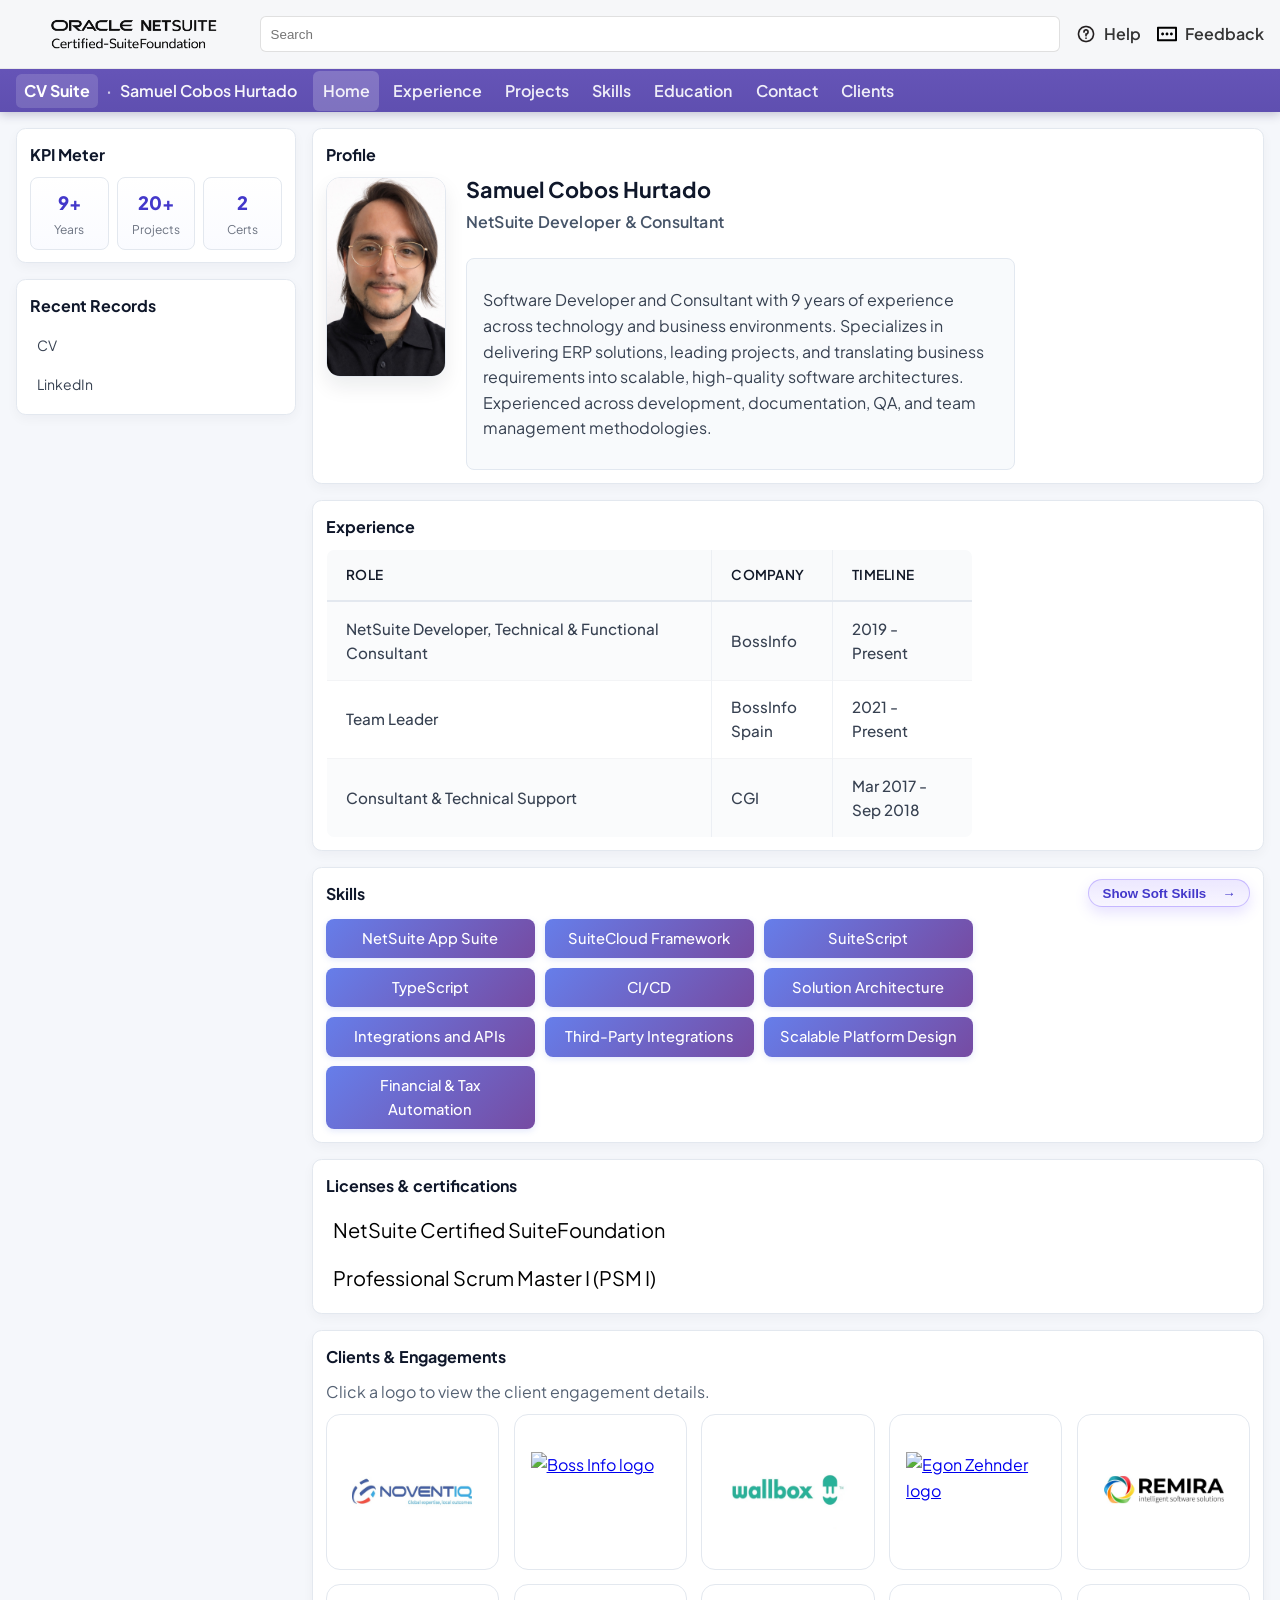
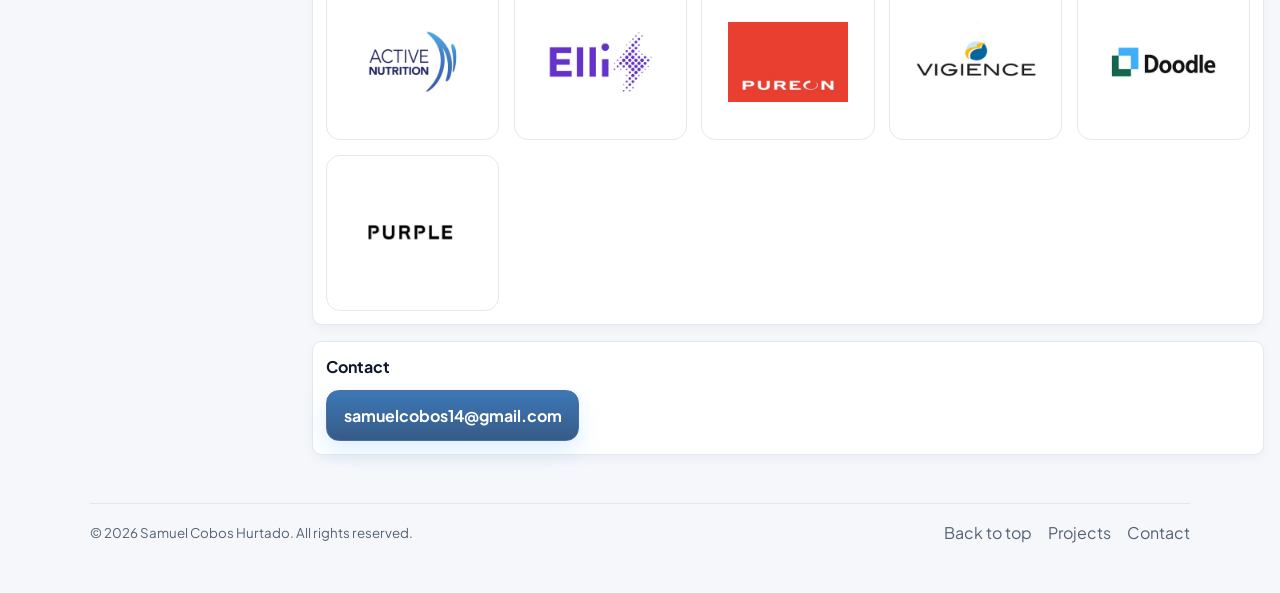
==== index.html @ 56446c4c "wip" ====
<!DOCTYPE html>
<html lang="en">

<head>
  <meta charset="utf-8" />
  <meta name="viewport" content="width=device-width, initial-scale=1" />
  <meta name="color-scheme" content="light dark" />
  <title>SCobos</title>
  <meta name="description"
    content="Personal CV website of Samuel Cobos Hurtado." />
  <link rel="stylesheet" href="./styles.css" />
  <link rel="preload" as="image" href="images/profile.jpg" />
</head>

<body class="ns-layout">
  <header class="ns-topbar" role="banner">
    <!-- New banner added -->
    <div class="ns-banner" role="img" aria-label="Top banner with logos, search and user">
      <div class="ns-banner-inner">
        <div class="banner-images" aria-hidden="false">
          <img class="banner-img" src="images/sf.png" alt="Brand logo 2" style="width:200px;height:auto;margin-left:20px;" />
        </div>

        <div class="banner-divider"></div>

        <div class="banner-search">
          <input type="search" placeholder="Search" aria-label="Top banner search" readonly aria-readonly="true"
            class="banner-search-input" />
        </div>

        <div class="banner-spacer"></div>

        <div class="banner-user" aria-label="User">
          <!-- simple inline icon; replace with SVG or icon font if preferred -->
          <img class="banner-icon" src="images/question.png" alt="Help" aria-hidden="true" style="width: 20px; height: 20px;" />
          <span class="banner-name">Help</span>
        </div>

        <div class="banner-user" aria-label="User">
          <!-- simple inline icon; replace with SVG or icon font if preferred -->
          <img class="banner-icon" src="images/threedots.svg" alt="Help" aria-hidden="true" style="width: 20px; height: 20px;" />
          <span class="banner-name">Feedback</span>
        </div>

        <div class="banner-user" aria-label="User">
          <!-- simple inline icon; replace with SVG or icon font if preferred -->
          <img class="banner-icon" src="images/people.png" alt="Help" aria-hidden="true" style="width: 30px; height: 30px;" />
          <span class="banner-name">
            <span class="banner-name-line">Samuel Cobos Hurtado</span>
            <span class="banner-role">Administrator</span>
          </span>
        </div>
      </div>
    </div>
    <div class="ns-topbar-inner">
      <div class="ns-brand">
        <span class="ns-logo">CV Suite</span>
        <span class="ns-divider">·</span>
        <span class="ns-user">Samuel Cobos Hurtado</span>
      </div>
      <nav class="ns-nav" aria-label="Primary">
        <a href="#home" class="ns-tab is-active">Home</a>
        <a href="#experience" class="ns-tab">Experience</a>
        <a href="#projects" class="ns-tab">Projects</a>
        <a href="#skills" class="ns-tab">Skills</a>
        <a href="#education" class="ns-tab">Education</a>
        <a href="#contact" class="ns-tab">Contact</a>
        <a href="./clients.html" class="ns-tab">Clients</a>
      </nav>
    </div>
  </header>

  <div class="ns-shell">
    <aside class="ns-sidebar" aria-label="Sidebar">
      <div class="portlet">
        <div class="portlet-title">KPI Meter</div>
        <div class="kpis">
          <div class="kpi"><span class="kpi-value">9+</span><span class="kpi-label">Years</span></div>
          <div class="kpi"><span class="kpi-value">20+</span><span class="kpi-label">Projects</span></div>
          <div class="kpi"><span class="kpi-value">2</span><span class="kpi-label">Certs</span></div>
        </div>
      </div>

      <div class="portlet">
        <div class="portlet-title">Recent Records</div>
        <ul class="ns-list">
          <li> <a href="files/cv.pdf" target="_blank" rel="noopener" class="badge">CV</a></li>
          <!-- <li> <a href="" target="_blank" rel="noopener" class="badge">GitHub</a></li> -->
          <li> <a href="https://www.linkedin.com/in/samuel-cobos-hurtado-8182a4145/" target="_blank" rel="noopener"
              class="badge">LinkedIn</a></li>
        </ul>
      </div>

      <!-- <div class="portlet">
        <div class="portlet-title">Settings</div>
        <ul class="ns-list">
          <li><a href="#contact">Contact</a></li>
          <li><a href="#skills">Skills</a></li>
          <li><a href="#projects">Projects</a></li>
        </ul>
      </div> -->
    </aside>

    <main id="home" class="ns-main" role="main">
      <section class="ns-grid">
        <div class="portlet ns-profile" id="profile">
          <div class="portlet-title">Profile</div>
          <div class="profile-wrap">
            <img class="avatar" src="images/profile.jpg" alt="Profile photo of Samuel Cobos Hurtado" loading="eager"
              style="width: 200px; height: 200px;" />
            <div class="profile-copy">
              <h3>Samuel Cobos Hurtado</h3>
              <p class="subtitle">NetSuite Developer & Consultant</p>

              <div class="quick-badges" aria-label="Quick summary">
              </div>

              <!-- summary moved into a boxed container -->
              <div class="summary-box">
                <p class="summary">Software Developer and Consultant with 9 years of experience across technology and
                  business environments. Specializes in delivering ERP solutions, leading projects, and translating
                  business requirements into scalable, high-quality software architectures. Experienced across
                  development, documentation, QA, and team management methodologies.</p>
              </div>
            </div>
          </div>
        </div>
        <div class="portlet" id="experience">
          <div class="portlet-title">Experience</div>
          <div class="table-wrap">
            <table class="ns-table" style="width: 70%">
              <colgroup>
                <col style="width:55%;" />
                <col style="width:15%;" />
                <col style="width:20%;" />
              </colgroup>
              <thead>
                <tr>
                  <th>Role</th>
                  <th>Company</th>
                  <th>Timeline</th>
                </tr>
              </thead>
              <tbody>
                <tr>
                  <td>NetSuite Developer, Technical & Functional Consultant</td>
                  <td>BossInfo</td>
                  <td>2019 - Present</td>
                </tr>
                <tr>
                  <td>Team Leader</td>
                  <td>BossInfo Spain</td>
                  <td>2021 - Present</td>
                </tr>
                <tr>
                  <td>Consultant & Technical Support</td>
                  <td>CGI</td>
                  <td>Mar 2017 - Sep 2018</td>
                </tr>
              </tbody>
            </table>
          </div>
        </div>

        <!-- <div class="portlet" id="projects">
          <div class="portlet-title">Featured Project</div>
          <div class="project-meta">
            <span class="chip">a</span>
            <span class="chip">a</span>
            <span class="chip">a</span>
            <span class="chip">a</span>
          </div>
          <div class="project-grid">
            <article class="project-block">
              <h3>Context</h3>
              <p>a.</p>
            </article>
            <article class="project-block">
              <h3>Complexity</h3>
              <ul class="list">
                <li>a.</li>
                <li>a.</li>
                <li>a.</li>
                <li>a.</li>
              </ul>
            </article>
            <article class="project-block">
              <h3>Role</h3>
              <p>Solution Architect leading end-to-end delivery with a compliance expert.</p>
            </article>
            <article class="project-block">
              <h3>Outcome</h3>
              <p>Certified by Dow Jones after multiple demos. Robust, compliant data exchange.</p>
            </article>
          </div>
        </div> -->

        <div class="portlet" id="skills-toggle-box">
          <div class="portlet-title">Skills
            <button id="toggle-skills-btn" class="btn btn-ghost">Show Soft Skills</button>
          </div>
          <div class="skills-switcher">
            <ul class="skills skills-list skills-technical" id="skills-technical"
              style="transition: opacity 0.4s; opacity: 1;">
              <li>NetSuite App Suite</li>
              <li>SuiteCloud Framework</li>
              <li>SuiteScript</li>
              <li>TypeScript</li>
              <li>CI/CD</li>
              <li>Solution Architecture</li>
              <li>Integrations and APIs</li>
              <li>Third-Party Integrations</li>
              <li>Scalable Platform Design</li>
              <li>Financial & Tax Automation</li>
            </ul>
            <ul class="skills skills-list skills-soft" id="skills-soft"
              style="display:none; transition: opacity 0.4s; opacity: 0;">
              <li>Leadership & Mentoring</li>
              <li>Resource Management</li>
              <li>Problem Solving</li>
              <li>Strategic Thinking</li>
              <li>Decision Making</li>
              <li>Communication</li>
              <li>Quality Focus</li>
              <li>Adaptability</li>
              <li>Business Alignment</li>
              <li>Client Consulting</li>
            </ul>
          </div>
        </div>

        <div class="portlet" id="education">
          <div class="portlet-title">Licenses & certifications</div>
          <ul class="ns-list">
            <li><a href="files/suitefoundation_title.pdf" target="_blank" rel="noopener" class="badge"
                style="font-size:20px; color:black">
                NetSuite Certified SuiteFoundation</a></li>
            <li><a href="https://www.credly.com/badges/a20ea865-070a-4c50-aa8a-f62a37c7b49c/public_url" target="_blank"
                rel="noopener" class="badge" style="font-size:20px; color:black">Professional Scrum Master I (PSM I)</a>
            </li>
          </ul>
        </div>

        <!-- Clients (embedded) -->
        <div class="portlet" id="clients">
          <div class="portlet-title">Clients & Engagements</div>
          <div class="muted" style="margin-bottom:.6rem;">Click a logo to view the client engagement details.</div>

          <section class="clients-grid" aria-label="Clients">
            <!-- Convert all tiles to links to clients.html (no popup) -->
            <a class="client-tile" href="./clients.html" aria-label="Noventiq">
              <img src="images/clients/Noventiq.jpg" alt="Noventiq logo" />
              <span>Noventiq</span>
            </a>
            <a class="client-tile" href="./clients.html" aria-label="Boss Info">
              <img src="images/clients/BossInfo.jpg" alt="Boss Info logo" />
              <span>Boss Info</span>
            </a>
            <a class="client-tile" href="./clients.html" aria-label="Wallbox">
              <img src="images/clients/Wallbox.jpg" alt="Wallbox logo" />
              <span>Wallbox</span>
            </a>
            <a class="client-tile" href="./clients.html" aria-label="Egon Zehnder">
              <img src="images/clients/Egonzehnder.jpg" alt="Egon Zehnder logo" />
              <span>Egon Zehnder</span>
            </a>
            <a class="client-tile" href="./clients.html" aria-label="Remira">
              <img src="images/clients/Remira.jpg" alt="Remira logo" />
              <span>Remira</span>
            </a>
            <a class="client-tile" href="./clients.html" aria-label="Active Nutrition">
              <img src="images/clients/ActiveNutrition.jpg" alt="Active Nutrition logo" />
              <span>Active Nutrition</span>
            </a>
            <a class="client-tile" href="./clients.html" aria-label="Elli">
              <img src="images/clients/Elli.jpg" alt="Elli logo" />
              <span>Elli</span>
            </a>
            <a class="client-tile" href="./clients.html" aria-label="Pureon">
              <img src="images/clients/Pureon.jpg" alt="Pureon logo" />
              <span>Pureon</span>
            </a>
            <a class="client-tile" href="./clients.html" aria-label="Vigience">
              <img src="images/clients/Vigience.jpg" alt="Vigience logo" />
              <span>Vigience</span>
            </a>
            <a class="client-tile" href="./clients.html" aria-label="Doodle">
              <img src="images/clients/Doodle.jpg" alt="Doodle logo" />
              <span>Doodle</span>
            </a>
            <a class="client-tile" href="./clients.html" aria-label="Purple">
              <img src="images/clients/Purple.jpg" alt="Purple logo" />
              <span>Purple</span>
            </a>
          </section>
        </div>

        <div class="portlet" id="contact">
          <div class="portlet-title">Contact</div>
          <div class="contact-actions">
            <a class="btn" href="mailto:samuelcobos14@gmail.com" aria-label="Send email">samuelcobos14@gmail.com</a>
          </div>
        </div>
      </section>
    </main>
  </div>


  <footer class="site-footer" role="contentinfo">
    <div class="container footer-inner">
      <small>© <span id="year"></span> Samuel Cobos Hurtado. All rights reserved.</small>
      <nav aria-label="Quick links" class="footer-nav">
        <a href="#home">Back to top</a>
        <a href="#projects">Projects</a>
        <a href="#contact">Contact</a>
      </nav>
    </div>
  </footer>

  <!-- REMOVE: client modal markup (no popup) -->
  <!-- (Deleted) <div id="client-modal" ...> ... </div> -->

  <script>
    const el = document.getElementById('year');
    if (el) el.textContent = new Date().getFullYear();

    // REMOVE: modal logic + embedded clientDescriptionsEmbedded (no popup anymore)

    // Skills toggle logic (keep)
    const toggleBtn = document.getElementById('toggle-skills-btn');
    const techList = document.getElementById('skills-technical');
    const softList = document.getElementById('skills-soft');
    let showingSoft = false;
    if (toggleBtn && techList && softList) {
      toggleBtn.addEventListener('click', function() {
        if (!showingSoft) {
          techList.style.opacity = 0;
          setTimeout(() => {
            techList.style.display = 'none';
            softList.style.display = 'grid';
            setTimeout(() => { softList.style.opacity = 1; }, 10);
          }, 400);
          toggleBtn.textContent = 'Show Technical Skills';
        } else {
          softList.style.opacity = 0;
          setTimeout(() => {
            softList.style.display = 'none';
            techList.style.display = 'grid';
            setTimeout(() => { techList.style.opacity = 1; }, 10);
          }, 400);
          toggleBtn.textContent = 'Show Soft Skills';
        }
        showingSoft = !showingSoft;
      });
    }
  </script>
</body>

</html>
---- styles.css ----
@import url('https://fonts.googleapis.com/css2?family=Plus+Jakarta+Sans:wght@400;500;600;700&display=swap');
/* Base */
:root {
  --bg: #0b0d10;
  --bg-alt: #0f1217;
  --text: #d7e0ea;
  --muted: #9aa6b2;
  --primary: #67b8ff;
  --primary-600: #3a9df5;
  --chip: #8c97a5;
  --card: #0f141a;
  --border: #1b2430;
  --success: #47d18c;
  --accent: #7c5cff;
  --base-font: 16px;          /* bigger base (was 16px) */
  --container-max: 980px;     /* wider content container */
  --sidebar-width: 300px;     /* wider sidebar */
  --summary-width: 720px;     /* summary / table target width */
  --banner-height: 72px;      /* larger top banner */
  --portlet-padding: 18px;    /* more padding inside boxes */
}

/* scale base font-size (affects rem units site-wide) */
html { font-size: var(--base-font); }




/* Clients page: large grid */
.clients-grid{
  display: grid;
  grid-template-columns: repeat(auto-fit, minmax(160px, 1fr));
  gap: .9rem;
}
.client-tile{
  display: grid;
  place-items: center;
  align-content: center;
  gap: .55rem;

  min-height: 156px;   /* was 140px */
  padding: 1rem;       /* was .85rem */

  border: 1px solid var(--ns-border);
  border-radius: 14px;

  /* keep tile clean; do NOT add a logo background box */
  background: transparent;
}

/* If some tiles are <button>, remove default button styling */
button.client-tile{
  appearance: none;
  -webkit-appearance: none;
  border: 1px solid var(--ns-border);
  cursor: pointer;
  font: inherit;
  color: inherit;
}

/* The key part: every logo gets the same bounding box and centers evenly */
.client-tile img{
  height: 80px;        /* was 72px */
  width: min(190px, 100%); /* was 170px */
  object-fit: contain;       /* keep aspect ratio */
  object-position: center;
  display: block;

  /* remove any "boxed" feel */
  background: transparent;
  border: 0;
  padding: 0;
  box-shadow: none;
}

/* Optional: keep captions hidden on the CV home page, but show on clients.html if you want */
.client-tile span{ display: none !important; }
#clients-page .client-tile span{
  display: block;
  font-size: .9rem;
  font-weight: 700;
  color: #334155;
  text-align: center;
}

/* Modal */
.modal[aria-hidden="true"] { display: none; }
.modal { position: fixed; inset: 0; z-index: 100; display: grid; place-items: center; }
.modal-backdrop { position: absolute; inset: 0; background: rgba(2,6,23,.55); backdrop-filter: blur(2px); }
.modal-content { position: relative; width: min(720px, 92%); background: #ffffff; border: 1px solid var(--ns-border); border-radius: .75rem; box-shadow: 0 30px 60px rgba(15,23,42,.25); }
.modal-close { position: absolute; right: .5rem; top: .35rem; border: 0; background: transparent; font-size: 1.5rem; line-height: 1; cursor: pointer; color: #64748b; }
.modal-body { padding: 1rem 1.25rem 1.25rem; }
.modal-body h2 { margin: .25rem 0 .35rem; }
.modal-body p { color: #334155; }

@media (prefers-color-scheme: light) {
  :root {
    --bg: #f7fafc;
    --bg-alt: #ffffff;
    --text: #0d1b2a;
    --muted: #556274;
    --primary: #2b6cb0;
    --primary-600: #2c5282;
    --chip: #edf2f7;
    --card: #ffffff;
    --border: #e2e8f0;
  }
}

* { box-sizing: border-box; }
html, body { height: 100%; }
body {
  margin: 0;
  font-family: 'Plus Jakarta Sans', ui-sans-serif, system-ui, -apple-system, Segoe UI, Roboto, Inter, "Helvetica Neue", Arial, Noto Sans, "Apple Color Emoji", "Segoe UI Emoji";
  line-height: 1.6;
  color: var(--text);
  background:
    radial-gradient(1200px 700px at -10% -20%, color-mix(in oklab, var(--primary) 18%, transparent), transparent 40%),
    radial-gradient(900px 500px at 110% -10%, color-mix(in oklab, var(--accent) 16%, transparent), transparent 45%),
    radial-gradient(900px 500px at 120% 120%, color-mix(in oklab, var(--success) 12%, transparent), transparent 50%),
    var(--bg);
}

img { max-width: 100%; display: block; }
.visually-hidden { position: absolute; inset: 0 auto auto 0; width: 1px; height: 1px; overflow: hidden; clip: rect(0 0 0 0); white-space: nowrap; }

.container { width: min(1100px, 92%); margin-inline: auto; }
.section { padding: 4rem 0; }
.section.alt { background: var(--bg-alt); }
.section-title { margin: 0 0 1rem; font-size: clamp(1.4rem, 1.2rem + 1vw, 2rem); letter-spacing: .3px; }
html { scroll-behavior: smooth; }

/* Motion */
@keyframes fadeUp { from { opacity: 0; transform: translateY(10px); } to { opacity: 1; transform: translateY(0); } }
.section { animation: fadeUp .6s ease both; }
.section:nth-of-type(1) { animation-delay: .05s; }
.section:nth-of-type(2) { animation-delay: .15s; }
.section:nth-of-type(3) { animation-delay: .25s; }
@media (prefers-reduced-motion: reduce) {
  * { animation: none !important; transition: none !important; }
  html { scroll-behavior: auto; }
}

/* Header / Hero */
.site-header { padding: 3.5rem 0 2rem; }
.header-grid { display: grid; grid-template-columns: 1.2fr .8fr; gap: 2rem; align-items: center; }
.title { margin: 0; font-size: clamp(1.8rem, 1.4rem + 2vw, 3rem); background: linear-gradient(90deg, var(--text), color-mix(in oklab, var(--primary) 35%, var(--text))); -webkit-background-clip: text; background-clip: text; color: transparent; }
.subtitle { margin: .25rem 0 1rem; color: var(--muted); font-weight: 500; letter-spacing: .2px; }

.quick-badges { display: flex; flex-wrap: wrap; gap: .5rem; margin: .5rem 0 1rem; }
.badge { display: inline-flex; align-items: center; gap: .35rem; padding: .35rem .6rem; border-radius: 999px; background: #ffffff; color: var(--text); font-size: .875rem; border: none; transition: background .2s ease; }
.badge-primary { background: linear-gradient(180deg, color-mix(in oklab, var(--primary) 25%, transparent), color-mix(in oklab, var(--accent) 25%, transparent)); border-color: color-mix(in oklab, var(--primary) 50%, var(--border)); color: var(--text); box-shadow: inset 0 1px 0 rgba(255,255,255,.06); }
.badge:hover { background: var(--chip); border-color: var(--primary); }

.hero-actions { display: flex; gap: .75rem; margin-top: 1rem; }
.btn { display: inline-flex; align-items: center; justify-content: center; gap: .5rem; padding: .75rem 1.05rem; border-radius: .8rem; background: linear-gradient(180deg, color-mix(in oklab, var(--primary) 92%, #fff 0%), color-mix(in oklab, var(--primary-600) 95%, #000 0%)); color: white; text-decoration: none; font-weight: 700; border: 1px solid color-mix(in oklab, var(--primary-600) 80%, var(--border)); box-shadow: 0 10px 22px rgba(103,184,255,.22); transition: transform .15s ease, box-shadow .2s ease, background .2s ease; }
.btn:hover { transform: translateY(-1px); box-shadow: 0 14px 28px rgba(103,184,255,.26); }
.btn-ghost { background: transparent; color: var(--text); border-color: var(--border); box-shadow: none; }
.btn-ghost:hover { border-color: var(--primary); color: var(--primary); box-shadow: 0 4px 16px rgba(103,184,255,.12); }

/* Focus styles */
:where(a, button, .btn, .chip):focus-visible { outline: 2px solid color-mix(in oklab, var(--primary) 70%, white); outline-offset: 2px; border-radius: 10px; }

.hero-media { display: grid; place-items: center; }
.avatar {
  width: 220px; height: 220px; border-radius: 1.25rem; border: 1px solid var(--border);
  object-fit: cover; object-position: center; display: block;
  box-shadow: 0 10px 30px rgba(0,0,0,.18), inset 0 1px 0 rgba(255,255,255,.04);
}

/* Project */
.project-card { margin-top: 1rem; padding: 1.25rem; border: 1px solid var(--border); border-radius: 1rem; background: color-mix(in oklab, var(--card) 85%, transparent); backdrop-filter: saturate(140%) blur(6px); box-shadow: 0 10px 30px rgba(0,0,0,.25), inset 0 1px 0 rgba(255,255,255,.04); }
.project-meta { display: flex; flex-wrap: wrap; gap: .5rem; margin-bottom: 1rem; }
.chip { font-size: .8rem; padding: .3rem .5rem; border-radius: .5rem; background: var(--chip); border: 1px solid var(--border); }

.chip:hover { border-color: var(--primary); }

.project-grid { display: grid; grid-template-columns: repeat(2, minmax(0,1fr)); gap: 1.25rem; }
.project-block { padding: 1rem; border: 1px dashed var(--border); border-radius: .75rem; background: linear-gradient(180deg, transparent, rgba(255,255,255,.02)); transition: background .2s ease, border-color .2s ease; }
.project-block:hover { border-color: color-mix(in oklab, var(--primary) 60%, var(--border)); background: linear-gradient(180deg, color-mix(in oklab, var(--primary) 6%, transparent), rgba(255,255,255,.02)); }
.project-block h3 { margin: .25rem 0 .5rem; font-size: 1.05rem; }
.list { margin: 0; padding-left: 1.1rem; }
.list li { margin: .25rem 0; }

.project-aside { margin-top: 1rem; padding: 1rem; border: 1px solid var(--border); border-radius: .75rem; background: linear-gradient(180deg, transparent, rgba(71,209,140,.06)); }
.project-aside .highlight { margin: .25rem 0 .5rem; font-weight: 600; }
.project-aside .compact { margin-top: .75rem; }
.muted { color: var(--muted); }

/* Skills */
.skills { 
  display: grid; 
  grid-template-columns: repeat(auto-fit, minmax(180px, 1fr)); 
  gap: .6rem; 
  list-style: none; 
  padding: 0; 
  margin: .75rem 0 0; 
}

/* Make only the skills area gray */
.skills li { 
  padding: 0.5rem 0.7rem; 
  border: none;
  border-radius: 0.5rem; 
  background: linear-gradient(135deg, #667eea 0%, #764ba2 100%);
  color: #ffffff;
  font-weight: 500;
  font-size: 0.92rem;
  transition: transform .15s ease, box-shadow .2s ease, background .2s ease; 
  box-shadow: 0 2px 6px rgba(102, 126, 234, 0.18);
  cursor: default;
  text-align: center;
  display: flex;
  align-items: center;
  justify-content: center;
}
.skills li:hover { 
  transform: translateY(-2px); 
  box-shadow: 0 4px 12px rgba(102, 126, 234, 0.22);
  background: linear-gradient(135deg, #764ba2 0%, #667eea 100%);
}

/* Skills toggle button: make it more "click me" */
#toggle-skills-btn{
  position: relative;
  float: right;
  margin-top: -2px;
  padding: 0.35rem 0.85rem;
  border-radius: 999px;
  border: 1px solid rgba(124, 92, 255, 0.35);
  background: linear-gradient(180deg, rgba(124, 92, 255, 0.14), rgba(124, 92, 255, 0.06));
  color: #4338ca;
  font-weight: 700;
  cursor: pointer;
  transition: transform .15s ease, box-shadow .2s ease, border-color .2s ease, background .2s ease;
  box-shadow: 0 6px 14px rgba(124, 92, 255, 0.18);
}
#toggle-skills-btn::after{
  content: '→';
  display: inline-block;
  margin-left: .5rem;
  transform: translateX(0);
  transition: transform .18s ease;
}
#toggle-skills-btn:hover{
  transform: translateY(-1px);
  border-color: rgba(124, 92, 255, 0.65);
  background: linear-gradient(180deg, rgba(124, 92, 255, 0.22), rgba(124, 92, 255, 0.10));
  box-shadow: 0 10px 22px rgba(124, 92, 255, 0.25);
}
#toggle-skills-btn:hover::after{ transform: translateX(3px); }
#toggle-skills-btn:active{ transform: translateY(0); box-shadow: 0 6px 14px rgba(124, 92, 255, 0.20); }

@keyframes skillsToggleNudge{
  0%, 100% { transform: translateY(0); }
  50% { transform: translateY(-2px); }
}
@media (prefers-reduced-motion: no-preference){
  #toggle-skills-btn{
    animation: skillsToggleNudge 1.8s ease-in-out infinite;
  }
}

/* Contact */
.contact { display: grid; gap: .75rem; }
.contact-actions { display: flex; flex-wrap: wrap; gap: .75rem; }

/* Footer */
.site-footer { padding: 2rem 0 3rem; color: var(--muted); }
.footer-inner { display: flex; justify-content: space-between; align-items: center; gap: 1rem; border-top: 1px solid var(--border); padding-top: 1rem; }
.footer-nav { display: flex; gap: 1rem; }
.footer-nav a { color: inherit; text-decoration: none; }
.footer-nav a:hover { color: var(--primary); }

/* Layout */
@media (max-width: 880px) {
  .header-grid { grid-template-columns: 1fr; }
  .hero-media { order: -1; }
  .avatar { width: 180px; height: 180px; }
}

@media (max-width: 720px) {
  .project-grid { grid-template-columns: 1fr; }
}

/* --- NetSuite-like Dashboard Theme --- */
:root {
  --ns-topbar: #6f5cc2;
  --ns-topbar-600: #5f4fb0;
  --ns-bg: #f5f7fb;
  --ns-border: #e3e8ef;
  --ns-card: #ffffff;
  --ns-text: #0f172a;
}

body.ns-layout { background: var(--ns-bg); color: var(--ns-text); }

.ns-topbar {
  position: sticky; top: 0; z-index: 50; width: 100%;
  background: linear-gradient(180deg, var(--ns-topbar), var(--ns-topbar-600));
  color: #fff; box-shadow: 0 2px 10px rgba(28, 20, 77, .25);
}
.ns-topbar-inner { display: grid; grid-template-columns: auto 1fr auto; align-items: center; gap: 1rem; padding: .1rem 1rem; }
.ns-brand { display: flex; align-items: center; gap: .5rem; font-weight: 700; }
.ns-logo { padding: .25rem .5rem; background: rgba(255,255,255,.15); border-radius: .35rem; }
.ns-divider { opacity: .7; }
.ns-user { opacity: .95; font-weight: 600; }

.ns-nav { display: flex; gap: .25rem; align-items: center; }
.ns-tab { color: rgba(255,255,255,.9); text-decoration: none; padding: .45rem .6rem; border-radius: .4rem; font-weight: 600; }
.ns-tab:hover { background: rgba(255,255,255,.12); }
.ns-tab.is-active { background: rgba(255,255,255,.2); }

.ns-search input[type="search"]{ width: 220px; max-width: 44vw; padding: .5rem .7rem; border-radius: .5rem; border: 1px solid rgba(255,255,255,.35); background: rgba(255,255,255,.15); color: #fff; }
.ns-search input::placeholder{ color: rgba(255,255,255,.9); }

.ns-shell{ display: grid; grid-template-columns: 280px 1fr; gap: 1rem; padding: 1rem; }
.ns-sidebar{ position: sticky; top: 64px; align-self: start; display: grid; gap: 1rem; }
.ns-main{ min-height: 70vh; }

.portlet{ background: var(--ns-card); border: 1px solid var(--border); border-radius: .6rem; box-shadow: 0 4px 12px rgba(15, 23, 42, .04); padding: .8rem; }
.portlet-title{ font-weight: 700; color: #111827; margin-bottom: .6rem; }

.kpis{ display: grid; grid-template-columns: repeat(3, minmax(0,1fr)); gap: .5rem; }
.kpi{ display: grid; gap: .15rem; place-items: center; padding: .6rem .4rem; border: 1px solid var(--border); border-radius: .5rem; background: linear-gradient(180deg, #fff, #fafbff); }
.kpi-value{ font-size: 1.15rem; font-weight: 800; color: #4338ca; }
.kpi-label{ font-size: .75rem; color: #6b7280; }

.ns-list{ list-style: none; margin: 0; padding: 0; display: grid; gap: .35rem; }
.ns-list a{ color: #374151; text-decoration: none; padding: .35rem .45rem; border-radius: .35rem; display: block; }
.ns-list a:hover{ background: #f3f4f6; }

.ns-grid{ display: grid; grid-template-columns: repeat(12, minmax(0,1fr)); gap: 1rem; }
.ns-profile{ grid-column: span 12; }
#projects{ grid-column: span 12; }
#experience{ grid-column: span 12; }
#clients{ grid-column: span 12; }

/* Full-width layout: Skills and Education stacked */
#skills-toggle-box{ grid-column: span 12; }
#education{ grid-column: span 12; }

#contact{ grid-column: span 12; }

.profile-wrap{ display: grid; grid-template-columns: auto 1fr; gap: 1rem; align-items: center; }
.profile-wrap .avatar{ width: 88px; height: 88px; border-radius: .75rem; border: 1px solid var(--ns-border); object-fit: cover; }
.profile-copy .title{ color: #0f172a; background: none; -webkit-text-fill-color: currentColor; }
.profile-copy .subtitle{ margin: .1rem 0 .4rem; color: #6b7280; font-weight: 600; }
.summary{ color: #374151; }

.ns-table{ 
  width: 100%; 
  border-collapse: collapse; 
  font-size: .95rem;
  background: #ffffff;
  border: 1px solid #e3e8ef;
  border-radius: 0.5rem;
  overflow: hidden;
}
.ns-table th, .ns-table td{ 
  border: none; 
  padding: 0.9rem 1.2rem; 
  text-align: left; 
  border-right: 1px solid #f3f4f6;
}
.ns-table th:last-child, .ns-table td:last-child {
  border-right: none;
}
.ns-table thead { 
  background: #f9fafb;
  border-bottom: 2px solid #e5e7eb;
}
.ns-table thead th{ 
  color: #111827; 
  font-weight: 600; 
  font-size: 0.85rem; 
  letter-spacing: 0.3px;
  text-transform: uppercase;
}
.ns-table tbody tr { 
  transition: background .15s ease;
  border-bottom: 1px solid #f3f4f6;
}
.ns-table tbody tr:nth-child(odd) {
  background: #fafbfc;
}
.ns-table tbody tr:hover { 
  background: #f0f4ff;
}
.ns-table tbody tr:last-child {
  border-bottom: none;
}
.ns-table tbody td { 
  color: #374151; 
  font-weight: 500;
}

@media (max-width: 1080px){
  .ns-shell{ grid-template-columns: 1fr; }
  .ns-sidebar{ position: static; }
  .ns-grid{ grid-template-columns: 1fr; }
  #skills, #education{ grid-column: span 1; }
}

/* Align Skills/Education content edge with the Experience table (70% width) */
#skills-toggle-box .skills-switcher,
#education .ns-list{
  width: 70%;
}
@media (max-width: 1080px){
  #skills-toggle-box .skills-switcher,
  #education .ns-list{
    width: 100%;
  }
}

/* Clients carousel */
.clients { padding: 2rem 0 3rem; }
.clients-header { display: grid; gap: .25rem; margin-bottom: .75rem; }
.clients-carousel { display: grid; grid-auto-flow: column; grid-auto-columns: max-content; gap: 1rem; overflow-x: auto; padding: .75rem; border: 1px dashed var(--ns-border); border-radius: .6rem; background: #fff; }
.clients-carousel::-webkit-scrollbar { height: 8px; }
.clients-carousel::-webkit-scrollbar-thumb { background: #cbd5e1; border-radius: 999px; }

.client-logo { display: grid; place-items: center; width: 160px; height: 90px; padding: .75rem 1rem; background: #f8fafc; border: 1px solid var(--ns-border); border-radius: .5rem; cursor: pointer; transition: transform .12s ease, box-shadow .15s ease, border-color .2s ease; }
.client-logo img { max-height: 64px; width: auto; object-fit: contain; filter: saturate(0.9); }
.client-logo:hover { transform: translateY(-1px); box-shadow: 0 6px 16px rgba(15,23,42,.08); border-color: #cbd5e1; }
.client-logo.is-active { outline: 2px solid #7c5cff; outline-offset: 2px; background: #eef2ff; }

.client-detail { margin-top: 1rem; padding: 1rem; border: 1px solid var(--ns-border); border-radius: .6rem; background: linear-gradient(180deg, #ffffff, #fafbff); box-shadow: 0 6px 14px rgba(15,23,42,.05); }
.client-detail h3 { margin: 0 0 .25rem; }
.client-detail .muted { color: #64748b; }

/* Add banner styles */
.ns-banner {
  background: var(--surface, #f6f7f9);
  border-bottom: 1px solid rgba(0,0,0,0.06);
}
.ns-banner-inner {
  display: flex;
  align-items: center;
  gap: 1rem;
  padding: 1rem 3rem 1rem 1.5rem;
}
.banner-images {
  display: flex;
  gap: 0.5rem;
  align-items: center;
  flex-shrink: 0;
}
.banner-img {
  height: 32px;
  width: auto;
  object-fit: contain;
  display: block;
}
.banner-divider {
  display: none;
}
.banner-search {
  display: flex;
  align-items: center;
  justify-content: center;
  flex: 1;
}
.banner-search input[type="search"] {
  width: 800px;
  padding: 0.6rem 0.6rem;
  border: 1px solid rgba(0,0,0,0.12);
  border-radius: 6px;
  background: #fff;
}
.banner-spacer {
  display: none;
}
.banner-user {
  display: flex;
  align-items: center;
  gap: 0.5rem;
  white-space: nowrap;
  flex-shrink: 0;
}
.banner-user:nth-of-type(1) {
  position: static;
}
.banner-user:nth-of-type(2) {
  position: static;
}
.banner-user:nth-of-type(3) {
  position: static;
  display: flex;
}
.banner-icon { font-size: 1.25rem; }
.banner-name { font-weight: 600; color: rgb(53, 53, 53); }
@media (max-width: 720px) {
  .ns-banner-inner {
    display: grid;
    grid-template-columns: 1fr auto;
    grid-template-areas:
      "logos user"
      "search search";
    align-items: center;
    gap: .5rem;
    padding: .5rem .75rem;
  }

  /* Ensure children don't force overflow */
  .ns-banner-inner > *{ min-width: 0; }

  /* Left: logos */
  .banner-images{
    grid-area: logos;
    display: flex;
    gap: .5rem;
    align-items: center;
    min-width: 0;
  }
  .banner-img{ height: 20px; }

  /* Search row (disabled by default on mobile) */
  .banner-search{ grid-area: search; display: none; width: 100%; }
  .banner-search input[type="search"]{ width: 100%; max-width: none; }

  /* Right: user chip */
  .banner-user{
    grid-area: user;
    justify-self: end;
    min-width: 0;
    white-space: nowrap;
  }

  /* Hide help/feedback banners on phones */
  .ns-banner-inner .banner-user:nth-of-type(1),
  .ns-banner-inner .banner-user:nth-of-type(2){
    display: none;
  }

  /* Compact typography */
  .banner-name{ min-width: 0; }
  .banner-name-line{ font-size: .9rem; overflow: hidden; text-overflow: ellipsis; }
  .banner-role{ font-size: .72rem; overflow: hidden; text-overflow: ellipsis; }
}

@media (max-width: 420px){
  .banner-images{ display: none; }
}

.banner-search-input {
  cursor: default;
  background-color: rgba(0,0,0,0.02);
  color: inherit;
  border: 1px solid rgba(0,0,0,0.08);
  padding: 0.45rem 0.6rem;
  border-radius: 6px;
}
.banner-search-input:focus {
  outline: none;
  box-shadow: none;
}

.banner-user {
  display: flex;
  align-items: center;
  gap: 0.5rem;
  white-space: normal; /* allow wrapping/stacking */
  min-width: 160px;
}

.banner-name {
  display: inline-flex;
  flex-direction: column;
  line-height: 1.05;
}

.banner-name-line {
  font-weight: 600;
  font-size: 0.95rem;
  color: #000;
}

.banner-role {
  font-size: 0.78rem;
  color: rgba(0,0,0,0.75);
  margin-top: 1px;
}

.summary-box {
  display: block;
  max-width: var(--summary-width);
  width: 100%;
  background: #ffffff;
  border: 1px solid rgba(0,0,0,0.08);
  padding: 12px 16px;
  border-radius: 8px;
  box-shadow: 0 6px 18px rgba(0,0,0,0.04);
  margin-top: 10px;
}

/* Profile summary: keep the box from stretching wider than the text measure */
.ns-profile .summary-box{
  /* Match Experience table/Skills inner measure */
  width: 70%;
  max-width: none;
  margin-top: 0.9rem;
  background: #f8fafc;
  border: 1px solid #e2e8f0;
  box-shadow: none;
}

@media (max-width: 480px) {
  .summary-box { padding: 10px; max-width: 100%; }
}

/* In profile, keep the text column from overflowing */
.ns-profile .profile-copy{ min-width: 0; width: 70%; }

/* Profile layout: match the same inner-right-edge as Experience/Skills (70%) */
.ns-profile .profile-wrap{
  align-items: start;
}

@media (max-width: 1080px){
  .ns-profile .profile-copy{ width: 100%; }
}

/* === Profile (refined, more professional) === */
/* Reset previous profile width hacks */
.ns-profile .profile-copy{ width: auto; }

.profile-wrap{
  display: grid;
  grid-template-columns: 120px 1fr;
  gap: 1.25rem;
  align-items: center;
}

.ns-profile .avatar{
  width: 120px;
  height: 120px;
  border-radius: 14px;
  border: 1px solid var(--ns-border);
  object-fit: cover;
  box-shadow: 0 10px 20px rgba(15,23,42,.08);
}

.ns-profile .profile-copy h3{
  margin: 0;
  color: #0f172a;
  font-size: 1.35rem;
  line-height: 1.2;
}

.ns-profile .profile-copy .subtitle{
  margin: .35rem 0 0;
  color: #475569;
  font-weight: 600;
}

/* Summary becomes a full-width row beneath the header */
.ns-profile .summary-box{
  /* Match Experience table/Skills inner measure */
  width: 70%;
  max-width: none;
  margin-top: 0.9rem;
  background: #f8fafc;
  border: 1px solid #e2e8f0;
  box-shadow: none;
}

@media (max-width: 1080px){
  .ns-profile .summary-box{ width: 100%; }
}

/* --- Deterministic NetSuite palette + consistent rendering across machines --- */
/* Force the CV dashboard to use one consistent scheme (prevents OS light/dark differences) */
body.ns-layout{
  color-scheme: light;
}

:root{
  /* ensure these exist even if prefers-color-scheme overrides earlier vars */
  --ns-border: #e3e8ef;
  --ns-card: #ffffff;
  --ns-text: #0f172a;
  --ns-muted: #475569;
}

/* Use NetSuite border tokens everywhere inside the dashboard */
body.ns-layout .portlet{ border-color: var(--ns-border); }
body.ns-layout .kpi{ border-color: var(--ns-border); }
body.ns-layout .project-card{ border-color: var(--ns-border); }
body.ns-layout .project-block{ border-color: color-mix(in oklab, var(--ns-border) 70%, transparent); }
body.ns-layout .ns-table{ border-color: var(--ns-border); }
body.ns-layout .ns-table thead{ border-bottom-color: var(--ns-border); }
body.ns-layout .ns-table th, body.ns-layout .ns-table td{ border-right-color: color-mix(in oklab, var(--ns-border) 60%, transparent); }

/* Make body text in dashboard consistent */
body.ns-layout .portlet-title{ color: var(--ns-text); }
body.ns-layout .summary{ color: #374151; }

/* --- Mobile / small screens --- */
@media (max-width: 1080px){
  /* Sidebar becomes a horizontal block above content */
  .ns-shell{ grid-template-columns: 1fr; }
  .ns-sidebar{ position: static; }
}

@media (max-width: 720px){
  /* Top navigation wraps instead of overflowing */
  .ns-topbar-inner{ grid-template-columns: 1fr; gap: .5rem; }
  .ns-nav{ flex-wrap: wrap; }
  .ns-tab{ padding: .4rem .5rem; }

  /* Reduce big banner search width so it fits phones */
  .ns-banner-inner{ padding: .5rem .75rem; }
  .banner-search input[type="search"]{ width: 100%; }

  /* Profile: stack avatar above text for mobile */
  .profile-wrap{ grid-template-columns: 1fr; }
  .ns-profile .avatar{ margin-inline: auto; }
  .ns-profile .profile-copy{ text-align: center; }
  .ns-profile .summary-box{ width: 100%; }
}

/* --- Banner mobile strategy (CV): hide non-essential banner elements on phones --- */
/* NOTE: This file currently has multiple banner rules; these are explicit overrides so mobile is deterministic. */

/* Global: don't force banner items to be wide (prevents overflow on small screens) */
.banner-user{ min-width: 0; }

@media (max-width: 720px){
  /* Keep only the user name chip on mobile */
  .banner-search,
  .banner-spacer,
  .banner-divider,
  .banner-images,
  /* Hide the Help + Feedback banner-user items specifically */
  .ns-banner-inner .banner-user:nth-of-type(1),
  .ns-banner-inner .banner-user:nth-of-type(2){
    display: none !important;
  }

  /* Ensure the remaining user chip never overlaps */
  .ns-banner-inner{
    display: flex;
    align-items: center;
    justify-content: flex-end;
    gap: .5rem;
    padding: .5rem .75rem;
  }

  .ns-banner-inner > *{ min-width: 0; }

  .ns-banner-inner .banner-user{
    white-space: nowrap;
  }

  .banner-name-line,
  .banner-role{
    overflow: hidden;
    text-overflow: ellipsis;
    max-width: 70vw;
    display: block;
  }

  /* If the banner is not useful on mobile for this CV, hide it entirely */
  .ns-banner{ display: none !important; }
}

/* Mobile: Licenses & certifications should not be constrained */
@media (max-width: 720px){
  #education .ns-list{ width: 100% !important; max-width: none !important; }

  /* In case any wrapper/centering is applied, reset it */
  #education .ns-list{ margin-left: 0 !important; margin-right: 0 !important; }
  
  /* Mobile: make the certification links fill the row (not shrink-to-content) */
  #education .ns-list a.badge{
    display: block !important;
    width: 100% !important;
    max-width: none !important;
    white-space: normal !important;
    text-align: left;
  }

  /* Absolute override: make the whole licenses portlet span full width */
  #education{
    grid-column: 1 / -1 !important;
    width: 100% !important;
    max-width: none !important;
    justify-self: stretch !important;
    align-self: stretch !important;
  }

  #education *{ max-width: 100%; }
}

/* --- Mobile: force dashboard grid to a single column + full-width education --- */
@media (max-width: 720px){
  /* Some earlier rules set .ns-grid to 1 column at 1080px, but later rules re-define it.
     Force it again for phones so portlets can't end up in half-width columns. */
  .ns-grid{
    grid-template-columns: 1fr !important;
  }

  /* Education / Licenses: remove any inherited inner-width “70% alignment” on mobile */
  #education .ns-list{
    width: 100% !important;
  }

  /* If the portlet itself is being sized by the grid, stretch it */
  #education{
    justify-self: stretch !important;
    width: 100% !important;
  }
}

/* Skills hover: remove gradient animation, use simple fade (do NOT touch the toggle button) */
.skills li::before,
.skills li::after{
  transition: none !important;
}

/* Make sure only the chip itself fades in/out */
.skills li{
  transition: opacity .18s ease, transform .15s ease, box-shadow .2s ease !important;
  opacity: 1;
}
.skills li:hover{
  opacity: .88;
}

/* Clients (embedded): make logo tiles visually consistent */
.client-tile{
  min-height: 156px;   /* was 140px */
  padding: 1rem;       /* was .85rem */
}

/* Fix a consistent logo box so different aspect ratios look aligned */
.client-tile img{
  height: 80px;        /* was 72px */
  width: min(190px, 100%); /* was 170px */
}

/* Hide the caption (client name) under the image */
.client-tile span{
  display: none !important;
}

/* === Clients modal: prettified case study rendering === */
.modal-content{
  overflow: hidden; /* keeps header border radius clean */
}

.modal-body{
  padding: 1.1rem 1.3rem 1.25rem;
}

.modal-body h2{
  margin: .15rem 0 .6rem;
  font-size: 1.25rem;
  line-height: 1.25;
  letter-spacing: .2px;
  color: #0f172a;
}

/* Rich HTML is injected inside #modal-text. Make it read like a case study. */
#modal-text{
  color: #334155;
  line-height: 1.65;
}
#modal-text p{ margin: .55rem 0; }
#modal-text p.muted{ color: #64748b; }
#modal-text strong{ color: #0f172a; }

#modal-text h3{
  margin: 1rem 0 .35rem;
  font-size: .95rem;
  letter-spacing: .08em;
  text-transform: uppercase;
  color: #475569;
}

#modal-text ul.list{
  margin: .35rem 0 .75rem;
  padding-left: 1.1rem;
}
#modal-text ul.list li{ margin: .3rem 0; }

/* Subtle divider between sections (applies when you add more content later) */
#modal-text h3 + p,
#modal-text h3 + ul{
  padding-top: .1rem;
}

/* Nicer close button */
.modal-close{
  width: 2rem;
  height: 2rem;
  display: grid;
  place-items: center;
  border-radius: .55rem;
  color: #475569;
}
.modal-close:hover{
  background: #f1f5f9;
  color: #0f172a;
}

/* Keep modal readable on small screens */
@media (max-width: 720px){
  .modal-content{ width: min(720px, 94%); }
  .modal-body{ padding: .95rem 1rem 1.05rem; }
  .modal-body h2{ font-size: 1.15rem; }
}

/* === Compact client modal + carousel (index.html embedded) === */
.modal{
  opacity: 0;
  transition: opacity .18s ease;
}
.modal.is-open{ opacity: 1; }

.modal-content{
  width: min(760px, 92%);
  max-height: min(70vh, 560px);
  display: grid;
  grid-template-rows: auto 1fr;
}

.modal-header{
  padding: .9rem 1.1rem .75rem;
  border-bottom: 1px solid var(--ns-border);
  background: linear-gradient(180deg, #ffffff, #fbfcff);
}

.modal-client{
  display: grid;
  grid-template-columns: 56px 1fr;
  gap: .75rem;
  align-items: center;
}

.modal-logo{
  width: 56px;
  height: 56px;
  object-fit: contain;
  background: #fff;
  border: 1px solid var(--ns-border);
  border-radius: .75rem;
  padding: .35rem;
}

.modal-client-text h2{
  margin: 0;
  font-size: 1.15rem;
  line-height: 1.2;
}

.modal-client-text .muted{
  margin-top: .15rem;
  color: #64748b;
  font-size: .92rem;
}

/* Carousel layout */
.modal-body{
  padding: .85rem 1.1rem 1rem;
  overflow: hidden;
}

.modal-carousel{
  display: grid;
  grid-template-columns: 40px 1fr 40px;
  gap: .6rem;
  align-items: center;
}

.carousel-btn{
  width: 40px;
  height: 40px;
  border-radius: .75rem;
  border: 1px solid var(--ns-border);
  background: #ffffff;
  color: #334155;
  font-size: 1.6rem;
  line-height: 1;
  cursor: pointer;
  transition: transform .12s ease, box-shadow .15s ease, border-color .15s ease;
}
.carousel-btn:hover{
  transform: translateY(-1px);
  box-shadow: 0 10px 22px rgba(15,23,42,.10);
  border-color: #cbd5e1;
}

.carousel-viewport{
  overflow: hidden;
  border: 1px solid var(--ns-border);
  border-radius: .85rem;
  background: linear-gradient(180deg, #ffffff, #fafbff);
}

.carousel-track{
  display: grid;
  grid-auto-flow: column;
  grid-auto-columns: 100%;
  transition: transform .32s ease;
  will-change: transform;
}

.carousel-slide{
  padding: .9rem 1rem 1rem;
  min-height: 220px;
  display: grid;
  grid-template-rows: auto 1fr;
}

.slide-head{ display: flex; justify-content: space-between; align-items: center; margin-bottom: .6rem; }
.slide-pill{
  display: inline-flex;
  align-items: center;
  padding: .25rem .55rem;
  border-radius: 999px;
  background: #eef2ff;
  border: 1px solid #c7d2fe;
  color: #3730a3;
  font-weight: 800;
  font-size: .75rem;
  letter-spacing: .08em;
  text-transform: uppercase;
}

.slide-body{
  overflow: auto;
  padding-right: .25rem;
  color: #334155;
  line-height: 1.65;
}
.slide-body p{ margin: .55rem 0; }
.slide-body .muted{ color: #64748b; }
.slide-body ul.list{ margin: .35rem 0 .75rem; padding-left: 1.1rem; }
.slide-body ul.list li{ margin: .3rem 0; }

.carousel-dots{
  display: flex;
  justify-content: center;
  gap: .35rem;
  margin-top: .65rem;
}
.carousel-dots button{
  width: 9px;
  height: 9px;
  padding: 0;
  border-radius: 999px;
  border: 1px solid #cbd5e1;
  background: #e2e8f0;
  cursor: pointer;
}
.carousel-dots button[aria-current="true"]{
  background: #7c5cff;
  border-color: #7c5cff;
}

@media (max-width: 720px){
  .modal-content{ width: min(760px, 94%); max-height: 76vh; }
  .modal-client{ grid-template-columns: 48px 1fr; }
  .modal-logo{ width: 48px; height: 48px; border-radius: .65rem; }
  .modal-carousel{ grid-template-columns: 36px 1fr 36px; }
  .carousel-btn{ width: 36px; height: 36px; border-radius: .65rem; }
  .carousel-slide{ min-height: 200px; }
}

/* === FINAL OVERRIDES: Clients modal typography (make it actually readable) === */
/* Put this at the very end of the file so it wins against earlier duplicate modal rules. */

#client-modal.modal{
  opacity: 0;
  transition: opacity .18s ease;
}
#client-modal.modal.is-open{ opacity: 1; }

/* Keep modal compact, but comfortable */
#client-modal .modal-content{
  width: min(860px, calc(100vw - 2rem));
  max-height: min(72vh, 610px);
  overflow: hidden;
  display: grid;
  grid-template-rows: auto 1fr;
}

/* Header polish */
#client-modal .modal-header{
  padding: .95rem 1.15rem .8rem;
  border-bottom: 1px solid var(--ns-border);
  background: linear-gradient(180deg, #ffffff, #fbfcff);
}
#client-modal .modal-client{
  display: grid;
  grid-template-columns: 56px 1fr;
  gap: .85rem;
  align-items: center;
  min-width: 0;
}
#client-modal .modal-logo{
  width: 56px;
  height: 56px;
  object-fit: contain;
  background: #fff;
  border: 1px solid var(--ns-border);
  border-radius: .8rem;
  padding: .4rem;
}
#client-modal .modal-client-text{ min-width: 0; }
#client-modal .modal-client-text h2{
  margin: 0;
  font-size: 1.15rem;
  line-height: 1.2;
  letter-spacing: -0.01em;
  color: #0f172a;
}
#client-modal .modal-client-text .muted{
  margin-top: .2rem;
  font-size: .92rem;
  color: #64748b;
  white-space: nowrap;
  overflow: hidden;
  text-overflow: ellipsis;
}

/* Carousel container stays the same, just improve feel */
#client-modal .modal-body{
  padding: .9rem 1.15rem 1.05rem;
  overflow: hidden;
}
#client-modal .carousel-viewport{
  border: 1px solid var(--ns-border);
  border-radius: 14px;
  background: linear-gradient(180deg, #ffffff, #fafbff);
  overflow: hidden;
}
#client-modal .carousel-track{
  transition: transform .35s cubic-bezier(.22,1,.36,1);
}

/* Slide structure + "reading" typography */
#client-modal .carousel-slide{
  padding: 1rem 1.15rem 1.15rem;
  min-height: 240px;
  display: grid;
  grid-template-rows: auto 1fr;
  gap: .75rem;
}

#client-modal .slide-head{
  display: flex;
  align-items: center;
  justify-content: space-between;
  gap: .75rem;
  margin: 0;
}
#client-modal .slide-pill{
  background: #eef2ff;
  border: 1px solid #c7d2fe;
  color: #3730a3;
  font-weight: 800;
  font-size: .72rem;
  letter-spacing: .09em;
  text-transform: uppercase;
  padding: .3rem .6rem;
  border-radius: 999px;
}
#client-modal .slide-index{
  font-size: .85rem;
  color: #94a3b8;
}

/* THIS is what users read */
#client-modal .slide-body{
  /* keep text comfortable */
  max-width: 68ch;
  font-size: 0.98rem;
  line-height: 1.7;
  color: #0f172a;

  /* scroll inside the slide (not the whole modal) */
  overflow: auto;
  padding-right: .35rem;
}

/* Paragraph rhythm */
#client-modal .slide-body p{
  margin: 0 0 .85rem;
  color: #0f172a;
}
#client-modal .slide-body p:last-child{ margin-bottom: 0; }

/* Muted callouts (your .muted class is used inside slides) */
#client-modal .slide-body .muted{
  color: #64748b;
}

/* Strong emphasis */
#client-modal .slide-body strong{
  font-weight: 800;
  color: #0b1220;
}

/* Lists (your HTML uses ul.list) */
#client-modal .slide-body ul.list{
  margin: .25rem 0 .95rem;
  padding-left: 1.1rem;
}
#client-modal .slide-body ul.list li{
  margin: .4rem 0;
  color: #0f172a;
}
#client-modal .slide-body ul.list li::marker{
  color: #7c5cff;
}

/* Buttons + dots polish */
#client-modal .carousel-btn{
  border-radius: 12px;
  border: 1px solid var(--ns-border);
  background: #fff;
  color: #334155;
}
#client-modal .carousel-btn:hover{
  background: #f8fafc;
  border-color: #cbd5e1;
  box-shadow: 0 10px 20px rgba(15,23,42,.10);
}

#client-modal .carousel-dots{ margin-top: .75rem; }
#client-modal .carousel-dots button{
  width: 10px;
  height: 10px;
  border-radius: 999px;
}

/* Mobile: let it use full width, slightly smaller padding */
@media (max-width: 720px){
  #client-modal .modal-content{
    width: calc(100vw - 1rem);
    max-height: 78vh;
  }
  #client-modal .modal-body{ padding: .8rem .85rem .95rem; }
  #client-modal .carousel-slide{
    padding: .9rem .9rem 1rem;
    min-height: 220px;
  }
  #client-modal .slide-body{
    max-width: none;
    font-size: .98rem;
  }
}

/* FINAL: force client modal content text to black (override older gray rules) */
#client-modal .slide-body,
#client-modal .slide-body *{
  color: #0f172a !important;
}

/* Clients modal: make logo more prominent */
#client-modal .modal-client{
  grid-template-columns: 80px 1fr !important; /* was ~56px */
  gap: 1rem !important;
}

#client-modal .modal-logo{
  width: 80px !important;
  height: 80px !important;
  border-radius: 1rem !important;
  padding: .55rem !important;
}

/* Keep text from wrapping ugly next to bigger logo */
#client-modal .modal-client-text{
  min-width: 0;
}
#client-modal .modal-client-text h2,
#client-modal #modal-subtitle{
  overflow: hidden;
  text-overflow: ellipsis;
}

/* Mobile: still big, but not too huge */
@media (max-width: 720px){
  #client-modal .modal-client{
    grid-template-columns: 64px 1fr !important;
  }
  #client-modal .modal-logo{
    width: 64px !important;
    height: 64px !important;
  }
}

/* Clients page: make the main clients box use full grid width */
#clients-page{ grid-column: span 12; }
/* Clients page: in-place detail view */
#clients-box{ grid-column: span 12; }

.client-detail-head{
  display: flex;
  gap: 1rem;
  align-items: center;
  justify-content: space-between;
  flex-wrap: wrap;
  margin: .25rem 0 1rem;
}

.client-detail-title{
  display: flex;
  align-items: center;
  gap: .9rem;
  min-width: 0;
}

.client-detail-logo{
  width: 64px;
  height: 64px;
  object-fit: contain;
  display: block;
  flex-shrink: 0;
  border-radius: .5rem;
  border: 1px solid var(--ns-border);
  padding: .15rem;
  background: #ffffff;
  box-shadow: 0 4px 8px rgba(0,0,0,.06);
}

.client-detail-title h3{
  margin: 0;
  font-size: 1.15rem;
  line-height: 1.2;
  color: #0f172a;
}

.client-detail-title p{
  margin: .1rem 0 0;
  color: #475569;
  font-weight: 600;
  font-size: .85rem;
}

.client-detail-desc{
  color: #334155;
  line-height: 1.6;
  margin-top: .4rem;
}

.client-detail-desc p{
  margin: .4rem 0;
}

.client-detail-desc ul{
  margin: .4rem 0;
  padding-left: 1.1rem;
}

.client-detail-desc ul li{
  margin: .2rem 0;
  position: relative;
  padding-left: 1.2rem;
}

.client-detail-desc ul li::marker{
  color: #7c5cff;
  font-weight: 600;
}

.client-detail-desc blockquote{
  margin: 1rem 0;
  padding: 1rem;
  border-left: 4px solid #7c5cff;
  background: rgba(124, 92, 255, 0.04);
  border-radius: .35rem;
  color: #0f172a;
  font-style: italic;
}

.client-detail-desc blockquote p{
  margin: 0;
}

.client-detail-links{
  display: flex;
  flex-wrap: wrap;
  gap: .75rem;
  margin-top: 1rem;
}

.client-detail-links a{
  display: inline-flex;
  align-items: center;
  gap: .4rem;
  padding: .45rem .75rem;
  border-radius: .6rem;
  background: #f3f4f6;
  color: #0f172a;
  text-decoration: none;
  font-weight: 500;
  transition: background .2s ease, color .2s ease;
}

.client-detail-links a:hover{
  background: #e2e8f0;
  color: var(--primary);
}

.client-detail-links a svg{
  width: 1.2rem;
  height: 1.2rem;
  color: inherit;
  flex-shrink: 0;
}

/* Clients detail: tabs */
.client-detail-tabs{
  margin-top: 1.5rem;
  border-top: 1px solid var(--border);
  padding-top: 1rem;
}

.client-detail-tab{
  display: inline-flex;
  align-items: center;
  padding: .6rem 1rem;
  border-radius: .6rem;
  cursor: pointer;
  transition: background .2s ease, color .2s ease;
  color: #334155;
  font-weight: 500;
}

.client-detail-tab:hover{
  background: #f3f4f6;
}

.client-detail-tab.is-active{
  position: relative;
  color: var(--primary);
}

.client-detail-tab.is-active::after{
  content: '';
  position: absolute;
  width: 100%;
  height: 2px;
  bottom: -2px;
  left: 0;
  background: var(--primary);
}

/* Clients detail: case studies (hidden by default) */
.client-detail-content{
  display: none;
  margin-top: 1rem;
}

.client-detail-content.is-open{
  display: block;
}

.client-detail-content h4{
  margin: 0 0 .5rem;
  font-size: 1rem;
  color: #0f172a;
  position: relative;
}

.client-detail-content h4::after{
  content: '';
  position: absolute;
  width: 100%;
  height: 2px;
  bottom: -2px;
  left: 0;
  background: var(--primary);
}

.client-detail-content p{
  margin: .4rem 0;
  color: #334155;
  line-height: 1.6;
}

.client-detail-content ul{
  margin: .4rem 0;
  padding-left: 1.1rem;
}

.client-detail-content ul li{
  margin: .2rem 0;
  position: relative;
  padding-left: 1.2rem;
}

.client-detail-content ul li::marker{
  color: #7c5cff;
  font-weight: 600;
}

.client-detail-content blockquote{
  margin: 1rem 0;
  padding: 1rem;
  border-left: 4px solid #7c5cff;
  background: rgba(124, 92, 255, 0.04);
  border-radius: .35rem;
  color: #0f172a;
  font-style: italic;
}

.client-detail-content blockquote p{
  margin: 0;
}

/* Clients detail: downloads */
.client-detail-downloads{
  margin-top: 1.5rem;
}

.client-detail-downloads a{
  display: inline-flex;
  align-items: center;
  gap: .4rem;
  padding: .45rem .75rem;
  border-radius: .6rem;
  background: #f3f4f6;
  color: #0f172a;
  text-decoration: none;
  font-weight: 500;
  transition: background .2s ease, color .2s ease;
}

.client-detail-downloads a:hover{
  background: #e2e8f0;
  color: var(--primary);
}

.client-detail-downloads a svg{
  width: 1.2rem;
  height: 1.2rem;
  color: inherit;
  flex-shrink: 0;
}

/* Clients detail: embedded carousel (if applicable) */
.client-detail-carousel{
  margin-top: 1.5rem;
}

.client-detail-carousel .carousel-slide{
  padding: 1rem;
  display: flex;
  flex-direction: column;
  gap: .5rem;
}

.client-detail-carousel .carousel-slide h4{
  margin: 0;
  font-size: 1rem;
  color: #0f172a;
}

.client-detail-carousel .carousel-slide p{
  margin: .2rem 0;
  color: #334155;
  line-height: 1.6;
}

.client-detail-carousel .carousel-slide img{
  width: 100%;
  height: auto;
  border-radius: .5rem;
  object-fit: cover;
  box-shadow: 0 4px 8px rgba(0,0,0,.06);
}

/* Clients detail: embedded carousel navigation */
.client-detail-carousel-nav{
  display: flex;
  justify-content: center;
  gap: .5rem;
  margin-top: 1rem;
}

.client-detail-carousel-nav button{
  width: 10px;
  height: 10px;
  border-radius: 999px;
  border: 1px solid #cbd5e1;
  background: #e2e8f0;
  cursor: pointer;
  transition: background .2s ease, transform .2s ease;
}

.client-detail-carousel-nav button:hover{
  background: #d1d5db;
  transform: scale(1.1);
}

.client-detail-carousel-nav button[aria-current="true"]{
  background: #7c5cff;
  border-color: #7c5cff;
}

/* Clients detail: responsive adjustments */
@media (max-width: 720px){
  .client-detail-head{
    flex-direction: column;
    align-items: flex-start;
  }

  .client-detail-title{
    width: 100%;
  }

  .client-detail-logo{
    width: 56px;
    height: 56px;
  }

  .client-detail-title h3{
    font-size: 1.1rem;
  }

  .client-detail-title p{
    font-size: .8rem;
  }

  .client-detail-desc{
    font-size: .9rem;
  }

  .client-detail-links a{
    padding: .35rem .6rem;
    font-size: .85rem;
  }

  .client-detail-tabs{
    flex-wrap: wrap;
    gap: .5rem;
  }

  .client-detail-tab{
    padding: .5rem .8rem;
    font-size: .85rem;
  }

  .client-detail-content h4{
    font-size: 1rem;
  }

  .client-detail-content p{
    font-size: .9rem;
  }

  .client-detail-content ul li{
    padding-left: 1rem;
  }

  .client-detail-downloads a{
    padding: .35rem .6rem;
    font-size: .85rem;
  }
}

/* Client detail page uses full grid width */
#client-detail-page{ grid-column: span 12; }
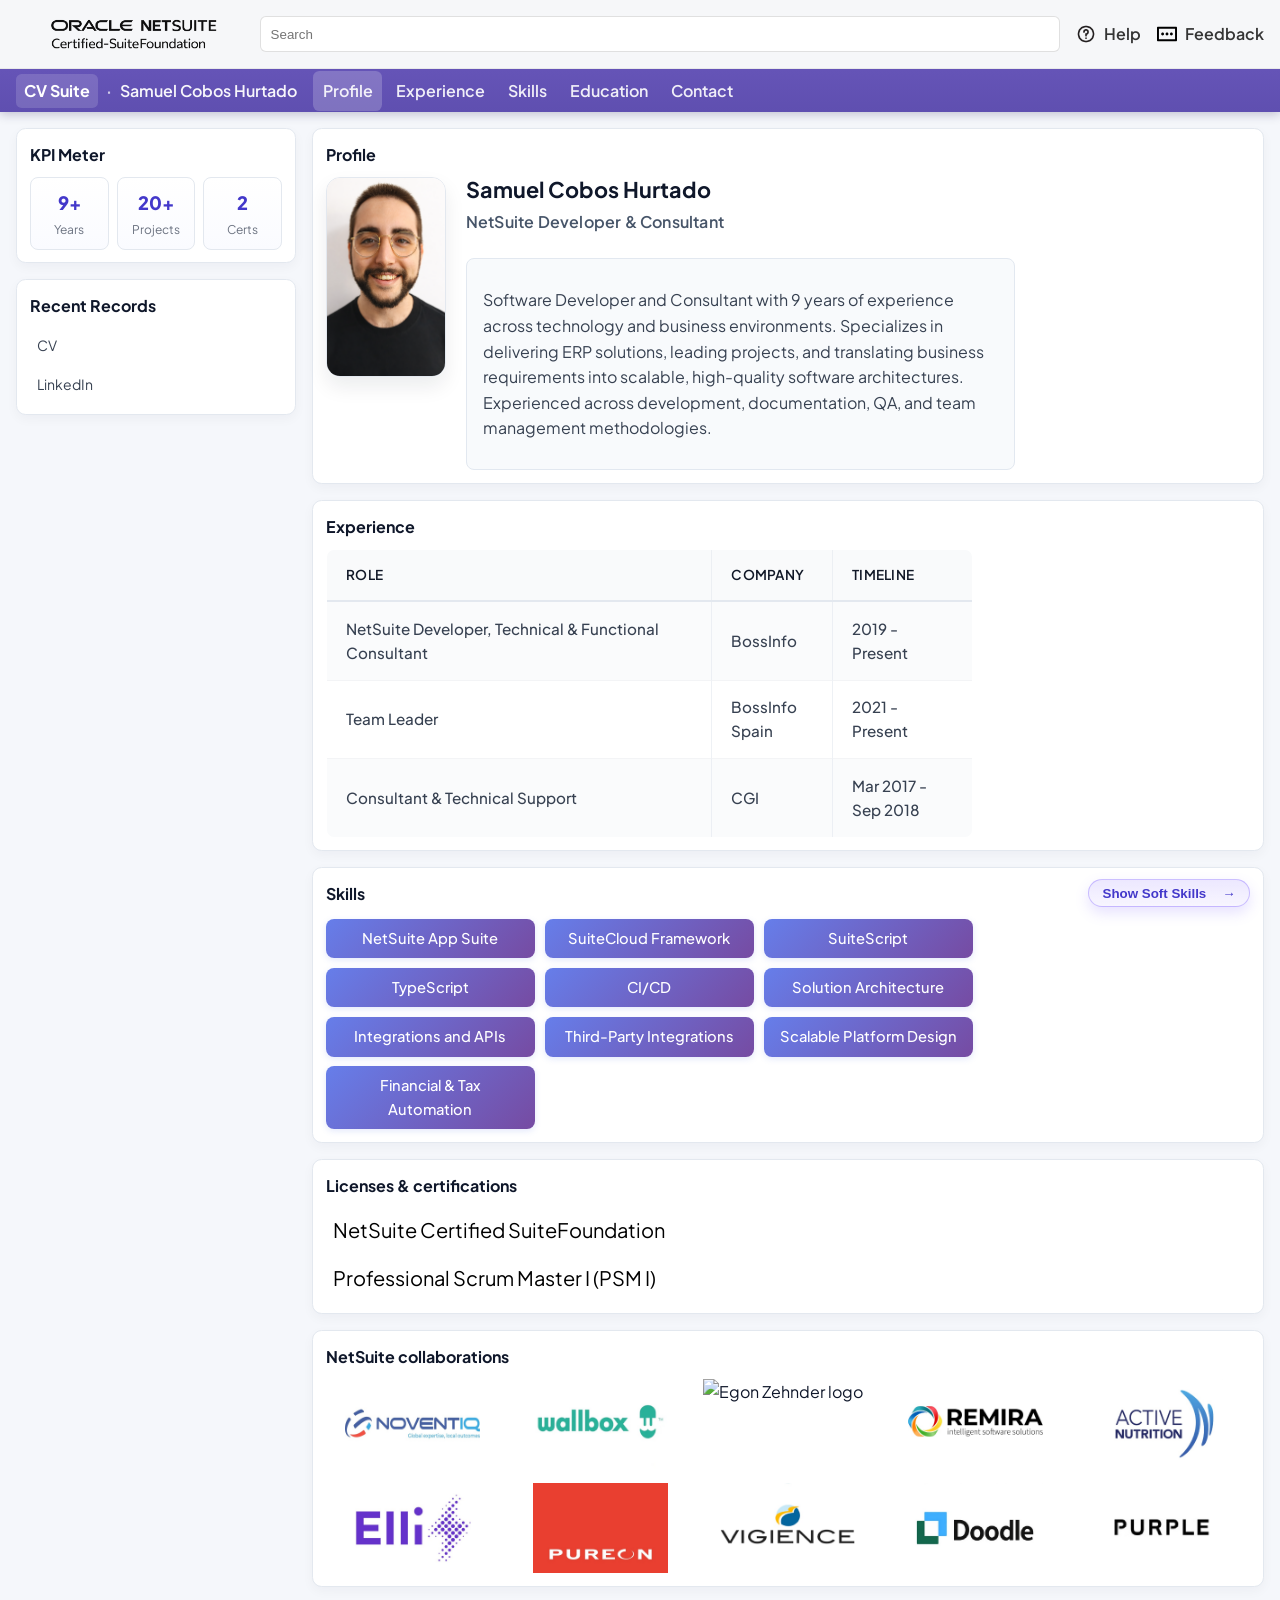
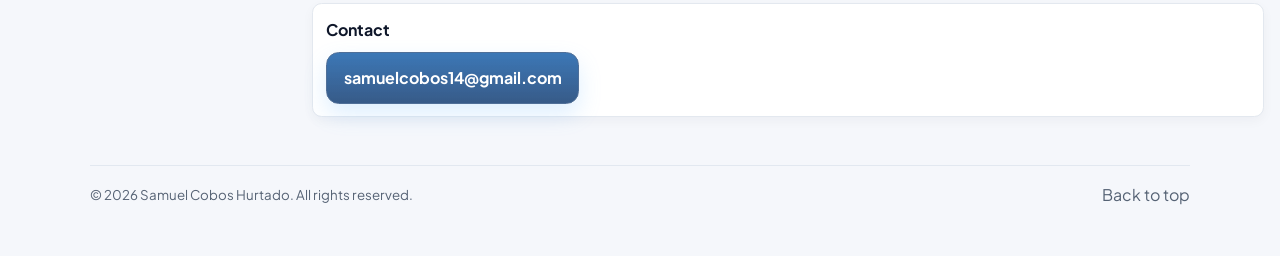
==== commit 906ee855: "wip. clients removed and final changes" ====
--- a/index.html
+++ b/index.html
@@ -59,13 +59,11 @@
         <span class="ns-user">Samuel Cobos Hurtado</span>
       </div>
       <nav class="ns-nav" aria-label="Primary">
-        <a href="#home" class="ns-tab is-active">Home</a>
+        <a href="#home" class="ns-tab is-active">Profile</a>
         <a href="#experience" class="ns-tab">Experience</a>
-        <a href="#projects" class="ns-tab">Projects</a>
-        <a href="#skills" class="ns-tab">Skills</a>
+        <a href="#skills-toggle-box" class="ns-tab">Skills</a>
         <a href="#education" class="ns-tab">Education</a>
         <a href="#contact" class="ns-tab">Contact</a>
-        <a href="./clients.html" class="ns-tab">Clients</a>
       </nav>
     </div>
   </header>
@@ -106,7 +104,7 @@
         <div class="portlet ns-profile" id="profile">
           <div class="portlet-title">Profile</div>
           <div class="profile-wrap">
-            <img class="avatar" src="images/profile.jpg" alt="Profile photo of Samuel Cobos Hurtado" loading="eager"
+            <img class="avatar" src="images/profile.png" alt="Profile photo of Samuel Cobos Hurtado" loading="eager"
               style="width: 200px; height: 200px;" />
             <div class="profile-copy">
               <h3>Samuel Cobos Hurtado</h3>
@@ -161,39 +159,6 @@
             </table>
           </div>
         </div>
-
-        <!-- <div class="portlet" id="projects">
-          <div class="portlet-title">Featured Project</div>
-          <div class="project-meta">
-            <span class="chip">a</span>
-            <span class="chip">a</span>
-            <span class="chip">a</span>
-            <span class="chip">a</span>
-          </div>
-          <div class="project-grid">
-            <article class="project-block">
-              <h3>Context</h3>
-              <p>a.</p>
-            </article>
-            <article class="project-block">
-              <h3>Complexity</h3>
-              <ul class="list">
-                <li>a.</li>
-                <li>a.</li>
-                <li>a.</li>
-                <li>a.</li>
-              </ul>
-            </article>
-            <article class="project-block">
-              <h3>Role</h3>
-              <p>Solution Architect leading end-to-end delivery with a compliance expert.</p>
-            </article>
-            <article class="project-block">
-              <h3>Outcome</h3>
-              <p>Certified by Dow Jones after multiple demos. Robust, compliant data exchange.</p>
-            </article>
-          </div>
-        </div> -->
 
         <div class="portlet" id="skills-toggle-box">
           <div class="portlet-title">Skills
@@ -243,55 +208,19 @@
 
         <!-- Clients (embedded) -->
         <div class="portlet" id="clients">
-          <div class="portlet-title">Clients & Engagements</div>
-          <div class="muted" style="margin-bottom:.6rem;">Click a logo to view the client engagement details.</div>
+          <div class="portlet-title">NetSuite collaborations</div>
 
           <section class="clients-grid" aria-label="Clients">
-            <!-- Convert all tiles to links to clients.html (no popup) -->
-            <a class="client-tile" href="./clients.html" aria-label="Noventiq">
-              <img src="images/clients/Noventiq.jpg" alt="Noventiq logo" />
-              <span>Noventiq</span>
-            </a>
-            <a class="client-tile" href="./clients.html" aria-label="Boss Info">
-              <img src="images/clients/BossInfo.jpg" alt="Boss Info logo" />
-              <span>Boss Info</span>
-            </a>
-            <a class="client-tile" href="./clients.html" aria-label="Wallbox">
-              <img src="images/clients/Wallbox.jpg" alt="Wallbox logo" />
-              <span>Wallbox</span>
-            </a>
-            <a class="client-tile" href="./clients.html" aria-label="Egon Zehnder">
-              <img src="images/clients/Egonzehnder.jpg" alt="Egon Zehnder logo" />
-              <span>Egon Zehnder</span>
-            </a>
-            <a class="client-tile" href="./clients.html" aria-label="Remira">
-              <img src="images/clients/Remira.jpg" alt="Remira logo" />
-              <span>Remira</span>
-            </a>
-            <a class="client-tile" href="./clients.html" aria-label="Active Nutrition">
-              <img src="images/clients/ActiveNutrition.jpg" alt="Active Nutrition logo" />
-              <span>Active Nutrition</span>
-            </a>
-            <a class="client-tile" href="./clients.html" aria-label="Elli">
-              <img src="images/clients/Elli.jpg" alt="Elli logo" />
-              <span>Elli</span>
-            </a>
-            <a class="client-tile" href="./clients.html" aria-label="Pureon">
-              <img src="images/clients/Pureon.jpg" alt="Pureon logo" />
-              <span>Pureon</span>
-            </a>
-            <a class="client-tile" href="./clients.html" aria-label="Vigience">
-              <img src="images/clients/Vigience.jpg" alt="Vigience logo" />
-              <span>Vigience</span>
-            </a>
-            <a class="client-tile" href="./clients.html" aria-label="Doodle">
-              <img src="images/clients/Doodle.jpg" alt="Doodle logo" />
-              <span>Doodle</span>
-            </a>
-            <a class="client-tile" href="./clients.html" aria-label="Purple">
-              <img src="images/clients/Purple.jpg" alt="Purple logo" />
-              <span>Purple</span>
-            </a>
+            <img src="images/clients/Noventiq.jpg" alt="Noventiq logo" />
+            <img src="images/clients/Wallbox.jpg" alt="Wallbox logo" />
+            <img src="images/clients/Egonzehnder.jpg" alt="Egon Zehnder logo" />
+            <img src="images/clients/Remira.jpg" alt="Remira logo" />
+            <img src="images/clients/ActiveNutrition.jpg" alt="Active Nutrition logo" />
+            <img src="images/clients/Elli.jpg" alt="Elli logo" />
+            <img src="images/clients/Pureon.jpg" alt="Pureon logo" />
+            <img src="images/clients/Vigience.jpg" alt="Vigience logo" />
+            <img src="images/clients/Doodle.jpg" alt="Doodle logo" />
+            <img src="images/clients/Purple.jpg" alt="Purple logo" />
           </section>
         </div>
 
@@ -311,20 +240,16 @@
       <small>© <span id="year"></span> Samuel Cobos Hurtado. All rights reserved.</small>
       <nav aria-label="Quick links" class="footer-nav">
         <a href="#home">Back to top</a>
-        <a href="#projects">Projects</a>
-        <a href="#contact">Contact</a>
       </nav>
     </div>
   </footer>
 
-  <!-- REMOVE: client modal markup (no popup) -->
-  <!-- (Deleted) <div id="client-modal" ...> ... </div> -->
+  <!-- REMOVE: client modal markup (already deleted) -->
+  <!-- REMOVE: any JS related to opening client modal (already removed) -->
 
   <script>
     const el = document.getElementById('year');
     if (el) el.textContent = new Date().getFullYear();
-
-    // REMOVE: modal logic + embedded clientDescriptionsEmbedded (no popup anymore)
 
     // Skills toggle logic (keep)
     const toggleBtn = document.getElementById('toggle-skills-btn');
--- a/styles.css
+++ b/styles.css
@@ -38,8 +38,8 @@
   align-content: center;
   gap: .55rem;
 
-  min-height: 156px;   /* was 140px */
-  padding: 1rem;       /* was .85rem */
+  min-height: 140px;
+  padding: .85rem;
 
   border: 1px solid var(--ns-border);
   border-radius: 14px;
@@ -60,8 +60,8 @@
 
 /* The key part: every logo gets the same bounding box and centers evenly */
 .client-tile img{
-  height: 80px;        /* was 72px */
-  width: min(190px, 100%); /* was 170px */
+  width: min(170px, 100%);
+  height: 72px;              /* fixed height = consistent visual row */
   object-fit: contain;       /* keep aspect ratio */
   object-position: center;
   display: block;
@@ -831,14 +831,17 @@
 
 /* Clients (embedded): make logo tiles visually consistent */
 .client-tile{
-  min-height: 156px;   /* was 140px */
-  padding: 1rem;       /* was .85rem */
+  min-height: 140px;
+  padding: .85rem;
 }
 
 /* Fix a consistent logo box so different aspect ratios look aligned */
 .client-tile img{
-  height: 80px;        /* was 72px */
-  width: min(190px, 100%); /* was 170px */
+  width: 100%;
+  height: 72px;
+  max-width: 160px;
+  object-fit: contain;
+  object-position: center;
 }
 
 /* Hide the caption (client name) under the image */
@@ -846,825 +849,64 @@
   display: none !important;
 }
 
-/* === Clients modal: prettified case study rendering === */
-.modal-content{
-  overflow: hidden; /* keeps header border radius clean */
-}
-
-.modal-body{
-  padding: 1.1rem 1.3rem 1.25rem;
-}
-
-.modal-body h2{
-  margin: .15rem 0 .6rem;
-  font-size: 1.25rem;
-  line-height: 1.25;
-  letter-spacing: .2px;
-  color: #0f172a;
-}
-
-/* Rich HTML is injected inside #modal-text. Make it read like a case study. */
-#modal-text{
-  color: #334155;
-  line-height: 1.65;
-}
-#modal-text p{ margin: .55rem 0; }
-#modal-text p.muted{ color: #64748b; }
-#modal-text strong{ color: #0f172a; }
-
-#modal-text h3{
-  margin: 1rem 0 .35rem;
-  font-size: .95rem;
-  letter-spacing: .08em;
-  text-transform: uppercase;
-  color: #475569;
-}
-
-#modal-text ul.list{
-  margin: .35rem 0 .75rem;
-  padding-left: 1.1rem;
-}
-#modal-text ul.list li{ margin: .3rem 0; }
-
-/* Subtle divider between sections (applies when you add more content later) */
-#modal-text h3 + p,
-#modal-text h3 + ul{
-  padding-top: .1rem;
-}
-
-/* Nicer close button */
-.modal-close{
-  width: 2rem;
-  height: 2rem;
+/* -----------------------------------------------------------------------------
+   CLEANUP: Remove unused "clients modal" styles (popup no longer exists)
+   ----------------------------------------------------------------------------- */
+
+/* (Delete/disable everything that targets #client-modal) */
+#client-modal,
+#client-modal *{
+  all: unset;
+}
+
+/* -----------------------------------------------------------------------------
+   Clients grid (index.html): simple image-only layout
+   ----------------------------------------------------------------------------- */
+#clients .clients-grid{
   display: grid;
-  place-items: center;
-  border-radius: .55rem;
-  color: #475569;
-}
-.modal-close:hover{
-  background: #f1f5f9;
-  color: #0f172a;
-}
-
-/* Keep modal readable on small screens */
+  grid-template-columns: repeat(5, 1fr);
+  gap: .9rem;
+  align-items: center;
+}
+
+#clients .clients-grid > img{
+  width: 100%;
+  max-width: 170px;
+  height: 90px;
+  object-fit: contain;
+  object-position: center;
+  justify-self: center;
+  background: transparent;
+  border: 0 ;
+  padding: 0;
+  box-shadow: none; /* reduce/remove shadow */
+  filter: none;
+}
+
+@media (max-width: 1100px){
+  #clients .clients-grid{ grid-template-columns: repeat(3, 1fr); }
+}
 @media (max-width: 720px){
-  .modal-content{ width: min(720px, 94%); }
-  .modal-body{ padding: .95rem 1rem 1.05rem; }
-  .modal-body h2{ font-size: 1.15rem; }
-}
-
-/* === Compact client modal + carousel (index.html embedded) === */
-.modal{
-  opacity: 0;
-  transition: opacity .18s ease;
-}
-.modal.is-open{ opacity: 1; }
-
-.modal-content{
-  width: min(760px, 92%);
-  max-height: min(70vh, 560px);
-  display: grid;
-  grid-template-rows: auto 1fr;
-}
-
-.modal-header{
-  padding: .9rem 1.1rem .75rem;
-  border-bottom: 1px solid var(--ns-border);
-  background: linear-gradient(180deg, #ffffff, #fbfcff);
-}
-
-.modal-client{
-  display: grid;
-  grid-template-columns: 56px 1fr;
-  gap: .75rem;
-  align-items: center;
-}
-
-.modal-logo{
-  width: 56px;
-  height: 56px;
-  object-fit: contain;
-  background: #fff;
-  border: 1px solid var(--ns-border);
-  border-radius: .75rem;
-  padding: .35rem;
-}
-
-.modal-client-text h2{
-  margin: 0;
-  font-size: 1.15rem;
-  line-height: 1.2;
-}
-
-.modal-client-text .muted{
-  margin-top: .15rem;
-  color: #64748b;
-  font-size: .92rem;
-}
-
-/* Carousel layout */
-.modal-body{
-  padding: .85rem 1.1rem 1rem;
-  overflow: hidden;
-}
-
-.modal-carousel{
-  display: grid;
-  grid-template-columns: 40px 1fr 40px;
-  gap: .6rem;
-  align-items: center;
-}
-
-.carousel-btn{
-  width: 40px;
-  height: 40px;
-  border-radius: .75rem;
-  border: 1px solid var(--ns-border);
-  background: #ffffff;
-  color: #334155;
-  font-size: 1.6rem;
-  line-height: 1;
-  cursor: pointer;
-  transition: transform .12s ease, box-shadow .15s ease, border-color .15s ease;
-}
-.carousel-btn:hover{
-  transform: translateY(-1px);
-  box-shadow: 0 10px 22px rgba(15,23,42,.10);
-  border-color: #cbd5e1;
-}
-
-.carousel-viewport{
-  overflow: hidden;
-  border: 1px solid var(--ns-border);
-  border-radius: .85rem;
-  background: linear-gradient(180deg, #ffffff, #fafbff);
-}
-
-.carousel-track{
-  display: grid;
-  grid-auto-flow: column;
-  grid-auto-columns: 100%;
-  transition: transform .32s ease;
-  will-change: transform;
-}
-
-.carousel-slide{
-  padding: .9rem 1rem 1rem;
-  min-height: 220px;
-  display: grid;
-  grid-template-rows: auto 1fr;
-}
-
-.slide-head{ display: flex; justify-content: space-between; align-items: center; margin-bottom: .6rem; }
-.slide-pill{
-  display: inline-flex;
-  align-items: center;
-  padding: .25rem .55rem;
-  border-radius: 999px;
-  background: #eef2ff;
-  border: 1px solid #c7d2fe;
-  color: #3730a3;
-  font-weight: 800;
-  font-size: .75rem;
-  letter-spacing: .08em;
-  text-transform: uppercase;
-}
-
-.slide-body{
-  overflow: auto;
-  padding-right: .25rem;
-  color: #334155;
-  line-height: 1.65;
-}
-.slide-body p{ margin: .55rem 0; }
-.slide-body .muted{ color: #64748b; }
-.slide-body ul.list{ margin: .35rem 0 .75rem; padding-left: 1.1rem; }
-.slide-body ul.list li{ margin: .3rem 0; }
-
-.carousel-dots{
-  display: flex;
-  justify-content: center;
-  gap: .35rem;
-  margin-top: .65rem;
-}
-.carousel-dots button{
-  width: 9px;
-  height: 9px;
-  padding: 0;
-  border-radius: 999px;
-  border: 1px solid #cbd5e1;
-  background: #e2e8f0;
-  cursor: pointer;
-}
-.carousel-dots button[aria-current="true"]{
-  background: #7c5cff;
-  border-color: #7c5cff;
-}
-
-@media (max-width: 720px){
-  .modal-content{ width: min(760px, 94%); max-height: 76vh; }
-  .modal-client{ grid-template-columns: 48px 1fr; }
-  .modal-logo{ width: 48px; height: 48px; border-radius: .65rem; }
-  .modal-carousel{ grid-template-columns: 36px 1fr 36px; }
-  .carousel-btn{ width: 36px; height: 36px; border-radius: .65rem; }
-  .carousel-slide{ min-height: 200px; }
-}
-
-/* === FINAL OVERRIDES: Clients modal typography (make it actually readable) === */
-/* Put this at the very end of the file so it wins against earlier duplicate modal rules. */
-
-#client-modal.modal{
-  opacity: 0;
-  transition: opacity .18s ease;
-}
-#client-modal.modal.is-open{ opacity: 1; }
-
-/* Keep modal compact, but comfortable */
-#client-modal .modal-content{
-  width: min(860px, calc(100vw - 2rem));
-  max-height: min(72vh, 610px);
-  overflow: hidden;
-  display: grid;
-  grid-template-rows: auto 1fr;
-}
-
-/* Header polish */
-#client-modal .modal-header{
-  padding: .95rem 1.15rem .8rem;
-  border-bottom: 1px solid var(--ns-border);
-  background: linear-gradient(180deg, #ffffff, #fbfcff);
-}
-#client-modal .modal-client{
-  display: grid;
-  grid-template-columns: 56px 1fr;
-  gap: .85rem;
-  align-items: center;
-  min-width: 0;
-}
-#client-modal .modal-logo{
-  width: 56px;
-  height: 56px;
-  object-fit: contain;
-  background: #fff;
-  border: 1px solid var(--ns-border);
-  border-radius: .8rem;
-  padding: .4rem;
-}
-#client-modal .modal-client-text{ min-width: 0; }
-#client-modal .modal-client-text h2{
-  margin: 0;
-  font-size: 1.15rem;
-  line-height: 1.2;
-  letter-spacing: -0.01em;
-  color: #0f172a;
-}
-#client-modal .modal-client-text .muted{
-  margin-top: .2rem;
-  font-size: .92rem;
-  color: #64748b;
-  white-space: nowrap;
-  overflow: hidden;
-  text-overflow: ellipsis;
-}
-
-/* Carousel container stays the same, just improve feel */
-#client-modal .modal-body{
-  padding: .9rem 1.15rem 1.05rem;
-  overflow: hidden;
-}
-#client-modal .carousel-viewport{
-  border: 1px solid var(--ns-border);
-  border-radius: 14px;
-  background: linear-gradient(180deg, #ffffff, #fafbff);
-  overflow: hidden;
-}
-#client-modal .carousel-track{
-  transition: transform .35s cubic-bezier(.22,1,.36,1);
-}
-
-/* Slide structure + "reading" typography */
-#client-modal .carousel-slide{
-  padding: 1rem 1.15rem 1.15rem;
-  min-height: 240px;
-  display: grid;
-  grid-template-rows: auto 1fr;
-  gap: .75rem;
-}
-
-#client-modal .slide-head{
-  display: flex;
-  align-items: center;
-  justify-content: space-between;
-  gap: .75rem;
-  margin: 0;
-}
-#client-modal .slide-pill{
-  background: #eef2ff;
-  border: 1px solid #c7d2fe;
-  color: #3730a3;
-  font-weight: 800;
-  font-size: .72rem;
-  letter-spacing: .09em;
-  text-transform: uppercase;
-  padding: .3rem .6rem;
-  border-radius: 999px;
-}
-#client-modal .slide-index{
-  font-size: .85rem;
-  color: #94a3b8;
-}
-
-/* THIS is what users read */
-#client-modal .slide-body{
-  /* keep text comfortable */
-  max-width: 68ch;
-  font-size: 0.98rem;
-  line-height: 1.7;
-  color: #0f172a;
-
-  /* scroll inside the slide (not the whole modal) */
-  overflow: auto;
-  padding-right: .35rem;
-}
-
-/* Paragraph rhythm */
-#client-modal .slide-body p{
-  margin: 0 0 .85rem;
-  color: #0f172a;
-}
-#client-modal .slide-body p:last-child{ margin-bottom: 0; }
-
-/* Muted callouts (your .muted class is used inside slides) */
-#client-modal .slide-body .muted{
-  color: #64748b;
-}
-
-/* Strong emphasis */
-#client-modal .slide-body strong{
-  font-weight: 800;
-  color: #0b1220;
-}
-
-/* Lists (your HTML uses ul.list) */
-#client-modal .slide-body ul.list{
-  margin: .25rem 0 .95rem;
-  padding-left: 1.1rem;
-}
-#client-modal .slide-body ul.list li{
-  margin: .4rem 0;
-  color: #0f172a;
-}
-#client-modal .slide-body ul.list li::marker{
-  color: #7c5cff;
-}
-
-/* Buttons + dots polish */
-#client-modal .carousel-btn{
-  border-radius: 12px;
-  border: 1px solid var(--ns-border);
-  background: #fff;
-  color: #334155;
-}
-#client-modal .carousel-btn:hover{
-  background: #f8fafc;
-  border-color: #cbd5e1;
-  box-shadow: 0 10px 20px rgba(15,23,42,.10);
-}
-
-#client-modal .carousel-dots{ margin-top: .75rem; }
-#client-modal .carousel-dots button{
-  width: 10px;
-  height: 10px;
-  border-radius: 999px;
-}
-
-/* Mobile: let it use full width, slightly smaller padding */
-@media (max-width: 720px){
-  #client-modal .modal-content{
-    width: calc(100vw - 1rem);
-    max-height: 78vh;
-  }
-  #client-modal .modal-body{ padding: .8rem .85rem .95rem; }
-  #client-modal .carousel-slide{
-    padding: .9rem .9rem 1rem;
-    min-height: 220px;
-  }
-  #client-modal .slide-body{
-    max-width: none;
-    font-size: .98rem;
-  }
-}
-
-/* FINAL: force client modal content text to black (override older gray rules) */
-#client-modal .slide-body,
-#client-modal .slide-body *{
-  color: #0f172a !important;
-}
-
-/* Clients modal: make logo more prominent */
-#client-modal .modal-client{
-  grid-template-columns: 80px 1fr !important; /* was ~56px */
-  gap: 1rem !important;
-}
-
-#client-modal .modal-logo{
-  width: 80px !important;
-  height: 80px !important;
-  border-radius: 1rem !important;
-  padding: .55rem !important;
-}
-
-/* Keep text from wrapping ugly next to bigger logo */
-#client-modal .modal-client-text{
-  min-width: 0;
-}
-#client-modal .modal-client-text h2,
-#client-modal #modal-subtitle{
-  overflow: hidden;
-  text-overflow: ellipsis;
-}
-
-/* Mobile: still big, but not too huge */
-@media (max-width: 720px){
-  #client-modal .modal-client{
-    grid-template-columns: 64px 1fr !important;
-  }
-  #client-modal .modal-logo{
-    width: 64px !important;
-    height: 64px !important;
-  }
-}
-
-/* Clients page: make the main clients box use full grid width */
-#clients-page{ grid-column: span 12; }
-/* Clients page: in-place detail view */
-#clients-box{ grid-column: span 12; }
-
-.client-detail-head{
-  display: flex;
-  gap: 1rem;
-  align-items: center;
-  justify-content: space-between;
-  flex-wrap: wrap;
-  margin: .25rem 0 1rem;
-}
-
-.client-detail-title{
-  display: flex;
-  align-items: center;
-  gap: .9rem;
-  min-width: 0;
-}
-
-.client-detail-logo{
-  width: 64px;
-  height: 64px;
-  object-fit: contain;
-  display: block;
-  flex-shrink: 0;
-  border-radius: .5rem;
-  border: 1px solid var(--ns-border);
-  padding: .15rem;
-  background: #ffffff;
-  box-shadow: 0 4px 8px rgba(0,0,0,.06);
-}
-
-.client-detail-title h3{
-  margin: 0;
-  font-size: 1.15rem;
-  line-height: 1.2;
-  color: #0f172a;
-}
-
-.client-detail-title p{
-  margin: .1rem 0 0;
-  color: #475569;
-  font-weight: 600;
-  font-size: .85rem;
-}
-
-.client-detail-desc{
-  color: #334155;
-  line-height: 1.6;
-  margin-top: .4rem;
-}
-
-.client-detail-desc p{
-  margin: .4rem 0;
-}
-
-.client-detail-desc ul{
-  margin: .4rem 0;
-  padding-left: 1.1rem;
-}
-
-.client-detail-desc ul li{
-  margin: .2rem 0;
-  position: relative;
-  padding-left: 1.2rem;
-}
-
-.client-detail-desc ul li::marker{
-  color: #7c5cff;
-  font-weight: 600;
-}
-
-.client-detail-desc blockquote{
-  margin: 1rem 0;
-  padding: 1rem;
-  border-left: 4px solid #7c5cff;
-  background: rgba(124, 92, 255, 0.04);
-  border-radius: .35rem;
-  color: #0f172a;
-  font-style: italic;
-}
-
-.client-detail-desc blockquote p{
-  margin: 0;
-}
-
-.client-detail-links{
-  display: flex;
-  flex-wrap: wrap;
-  gap: .75rem;
-  margin-top: 1rem;
-}
-
-.client-detail-links a{
-  display: inline-flex;
-  align-items: center;
-  gap: .4rem;
-  padding: .45rem .75rem;
-  border-radius: .6rem;
-  background: #f3f4f6;
-  color: #0f172a;
-  text-decoration: none;
-  font-weight: 500;
-  transition: background .2s ease, color .2s ease;
-}
-
-.client-detail-links a:hover{
-  background: #e2e8f0;
-  color: var(--primary);
-}
-
-.client-detail-links a svg{
-  width: 1.2rem;
-  height: 1.2rem;
-  color: inherit;
-  flex-shrink: 0;
-}
-
-/* Clients detail: tabs */
-.client-detail-tabs{
-  margin-top: 1.5rem;
-  border-top: 1px solid var(--border);
-  padding-top: 1rem;
-}
-
-.client-detail-tab{
-  display: inline-flex;
-  align-items: center;
-  padding: .6rem 1rem;
-  border-radius: .6rem;
-  cursor: pointer;
-  transition: background .2s ease, color .2s ease;
-  color: #334155;
-  font-weight: 500;
-}
-
-.client-detail-tab:hover{
-  background: #f3f4f6;
-}
-
-.client-detail-tab.is-active{
-  position: relative;
-  color: var(--primary);
-}
-
-.client-detail-tab.is-active::after{
-  content: '';
-  position: absolute;
-  width: 100%;
-  height: 2px;
-  bottom: -2px;
-  left: 0;
-  background: var(--primary);
-}
-
-/* Clients detail: case studies (hidden by default) */
-.client-detail-content{
-  display: none;
-  margin-top: 1rem;
-}
-
-.client-detail-content.is-open{
-  display: block;
-}
-
-.client-detail-content h4{
-  margin: 0 0 .5rem;
-  font-size: 1rem;
-  color: #0f172a;
-  position: relative;
-}
-
-.client-detail-content h4::after{
-  content: '';
-  position: absolute;
-  width: 100%;
-  height: 2px;
-  bottom: -2px;
-  left: 0;
-  background: var(--primary);
-}
-
-.client-detail-content p{
-  margin: .4rem 0;
-  color: #334155;
-  line-height: 1.6;
-}
-
-.client-detail-content ul{
-  margin: .4rem 0;
-  padding-left: 1.1rem;
-}
-
-.client-detail-content ul li{
-  margin: .2rem 0;
-  position: relative;
-  padding-left: 1.2rem;
-}
-
-.client-detail-content ul li::marker{
-  color: #7c5cff;
-  font-weight: 600;
-}
-
-.client-detail-content blockquote{
-  margin: 1rem 0;
-  padding: 1rem;
-  border-left: 4px solid #7c5cff;
-  background: rgba(124, 92, 255, 0.04);
-  border-radius: .35rem;
-  color: #0f172a;
-  font-style: italic;
-}
-
-.client-detail-content blockquote p{
-  margin: 0;
-}
-
-/* Clients detail: downloads */
-.client-detail-downloads{
-  margin-top: 1.5rem;
-}
-
-.client-detail-downloads a{
-  display: inline-flex;
-  align-items: center;
-  gap: .4rem;
-  padding: .45rem .75rem;
-  border-radius: .6rem;
-  background: #f3f4f6;
-  color: #0f172a;
-  text-decoration: none;
-  font-weight: 500;
-  transition: background .2s ease, color .2s ease;
-}
-
-.client-detail-downloads a:hover{
-  background: #e2e8f0;
-  color: var(--primary);
-}
-
-.client-detail-downloads a svg{
-  width: 1.2rem;
-  height: 1.2rem;
-  color: inherit;
-  flex-shrink: 0;
-}
-
-/* Clients detail: embedded carousel (if applicable) */
-.client-detail-carousel{
-  margin-top: 1.5rem;
-}
-
-.client-detail-carousel .carousel-slide{
-  padding: 1rem;
-  display: flex;
-  flex-direction: column;
-  gap: .5rem;
-}
-
-.client-detail-carousel .carousel-slide h4{
-  margin: 0;
-  font-size: 1rem;
-  color: #0f172a;
-}
-
-.client-detail-carousel .carousel-slide p{
-  margin: .2rem 0;
-  color: #334155;
-  line-height: 1.6;
-}
-
-.client-detail-carousel .carousel-slide img{
-  width: 100%;
-  height: auto;
-  border-radius: .5rem;
-  object-fit: cover;
-  box-shadow: 0 4px 8px rgba(0,0,0,.06);
-}
-
-/* Clients detail: embedded carousel navigation */
-.client-detail-carousel-nav{
-  display: flex;
-  justify-content: center;
-  gap: .5rem;
-  margin-top: 1rem;
-}
-
-.client-detail-carousel-nav button{
-  width: 10px;
-  height: 10px;
-  border-radius: 999px;
-  border: 1px solid #cbd5e1;
-  background: #e2e8f0;
-  cursor: pointer;
-  transition: background .2s ease, transform .2s ease;
-}
-
-.client-detail-carousel-nav button:hover{
-  background: #d1d5db;
-  transform: scale(1.1);
-}
-
-.client-detail-carousel-nav button[aria-current="true"]{
-  background: #7c5cff;
-  border-color: #7c5cff;
-}
-
-/* Clients detail: responsive adjustments */
-@media (max-width: 720px){
-  .client-detail-head{
-    flex-direction: column;
-    align-items: flex-start;
-  }
-
-  .client-detail-title{
-    width: 100%;
-  }
-
-  .client-detail-logo{
-    width: 56px;
-    height: 56px;
-  }
-
-  .client-detail-title h3{
-    font-size: 1.1rem;
-  }
-
-  .client-detail-title p{
-    font-size: .8rem;
-  }
-
-  .client-detail-desc{
-    font-size: .9rem;
-  }
-
-  .client-detail-links a{
-    padding: .35rem .6rem;
-    font-size: .85rem;
-  }
-
-  .client-detail-tabs{
-    flex-wrap: wrap;
-    gap: .5rem;
-  }
-
-  .client-detail-tab{
-    padding: .5rem .8rem;
-    font-size: .85rem;
-  }
-
-  .client-detail-content h4{
-    font-size: 1rem;
-  }
-
-  .client-detail-content p{
-    font-size: .9rem;
-  }
-
-  .client-detail-content ul li{
-    padding-left: 1rem;
-  }
-
-  .client-detail-downloads a{
-    padding: .35rem .6rem;
-    font-size: .85rem;
-  }
-}
-
-/* Client detail page uses full grid width */
-#client-detail-page{ grid-column: span 12; }
+  #clients .clients-grid{ grid-template-columns: repeat(2, 1fr); }
+}
+
+/* Fix anchor jump position with sticky header */
+:root{
+  --anchor-offset: 160px; /* tweak: 140-200px depending on banner height */
+}
+
+/* Apply to all jump targets */
+#home,
+#experience,
+#skills-toggle-box,
+#education,
+#clients,
+#contact{
+  scroll-margin-top: var(--anchor-offset);
+}
+
+/* If your main content is the scroll container (common with sticky layouts),
+   scroll-padding-top makes all anchor jumps consistent */
+.ns-main{
+  scroll-padding-top: var(--anchor-offset);
+}
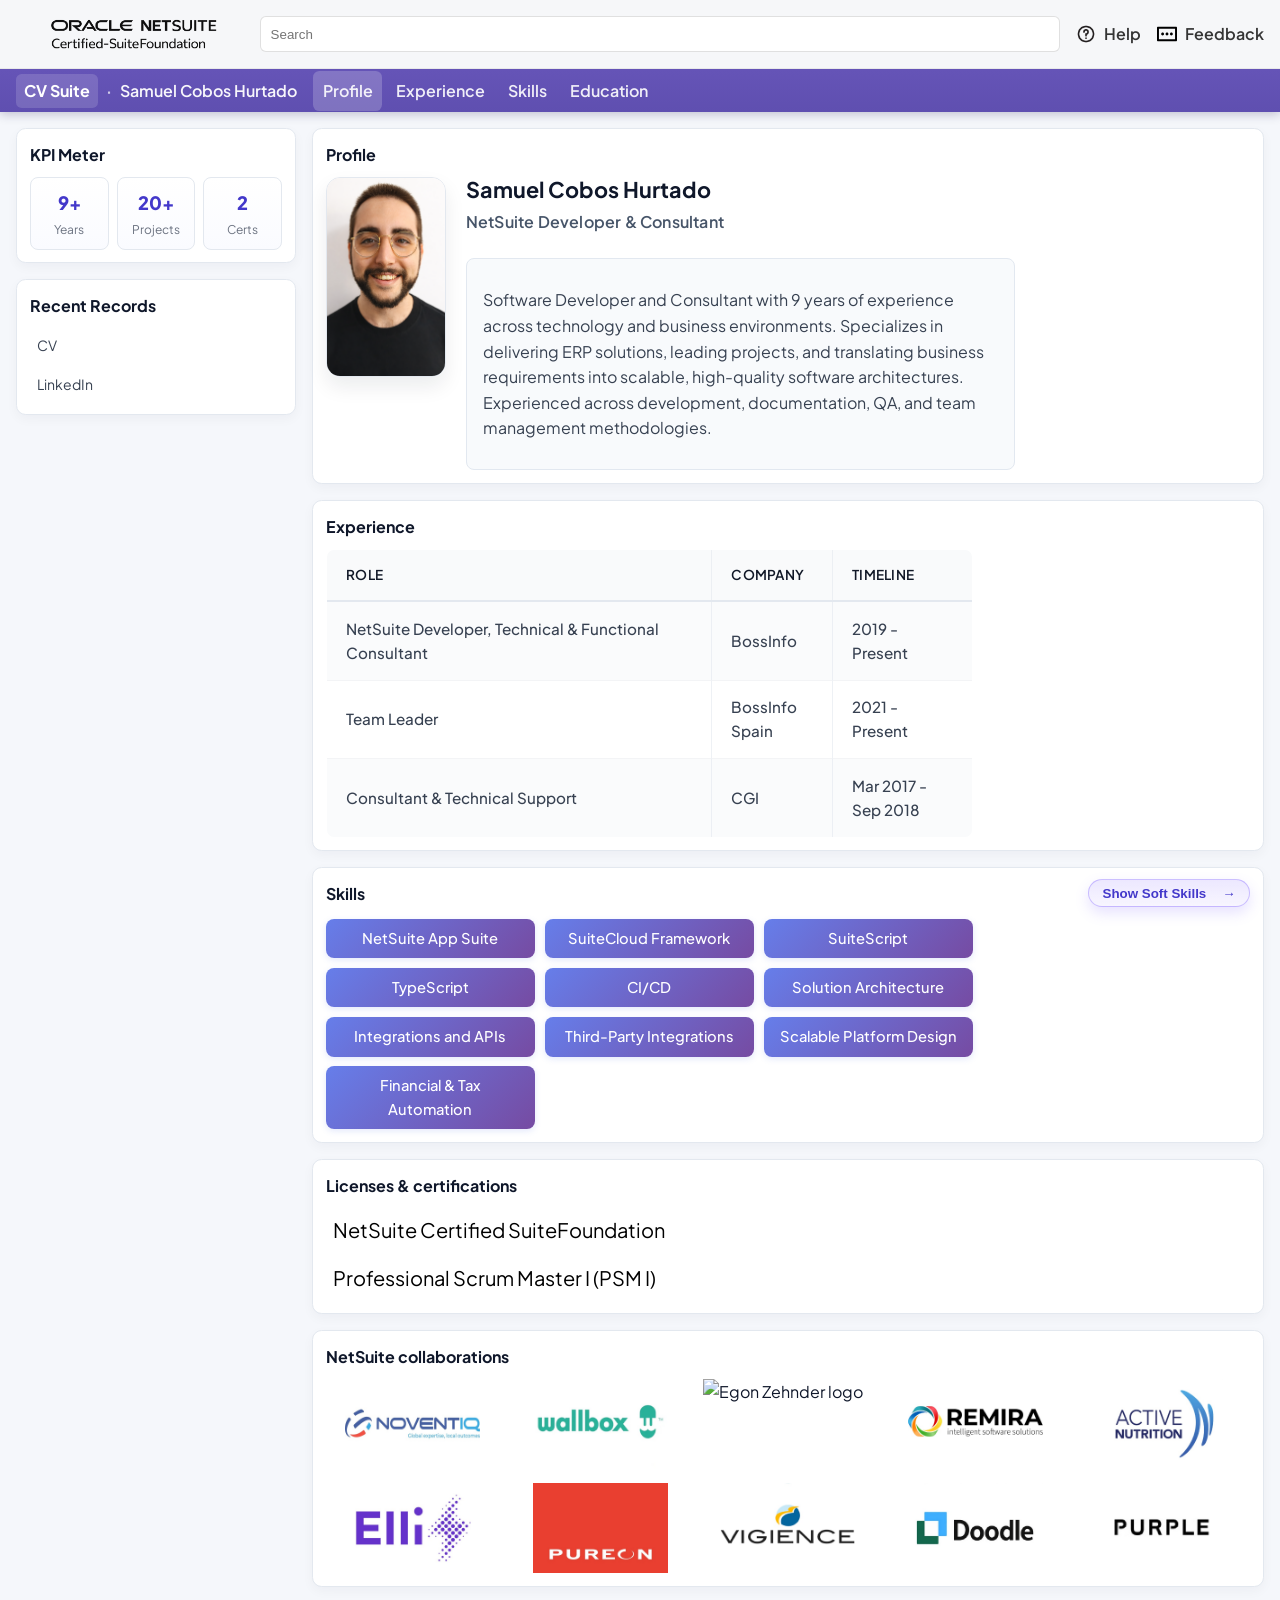
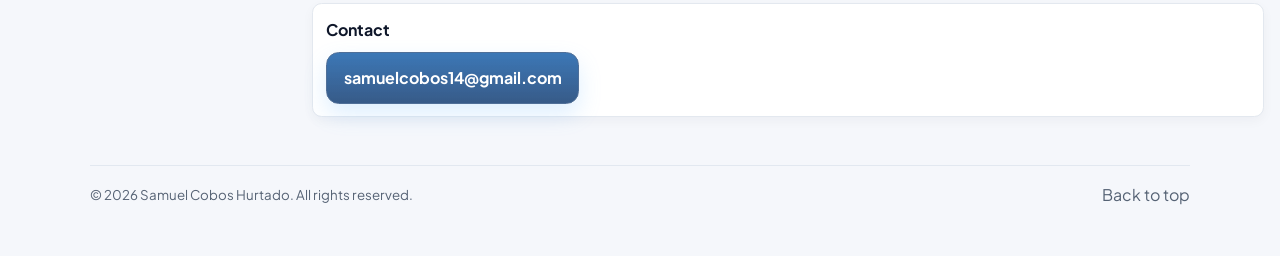
==== commit ad23ce6c: "contact removed from banner" ====
--- a/index.html
+++ b/index.html
@@ -63,7 +63,6 @@
         <a href="#experience" class="ns-tab">Experience</a>
         <a href="#skills-toggle-box" class="ns-tab">Skills</a>
         <a href="#education" class="ns-tab">Education</a>
-        <a href="#contact" class="ns-tab">Contact</a>
       </nav>
     </div>
   </header>
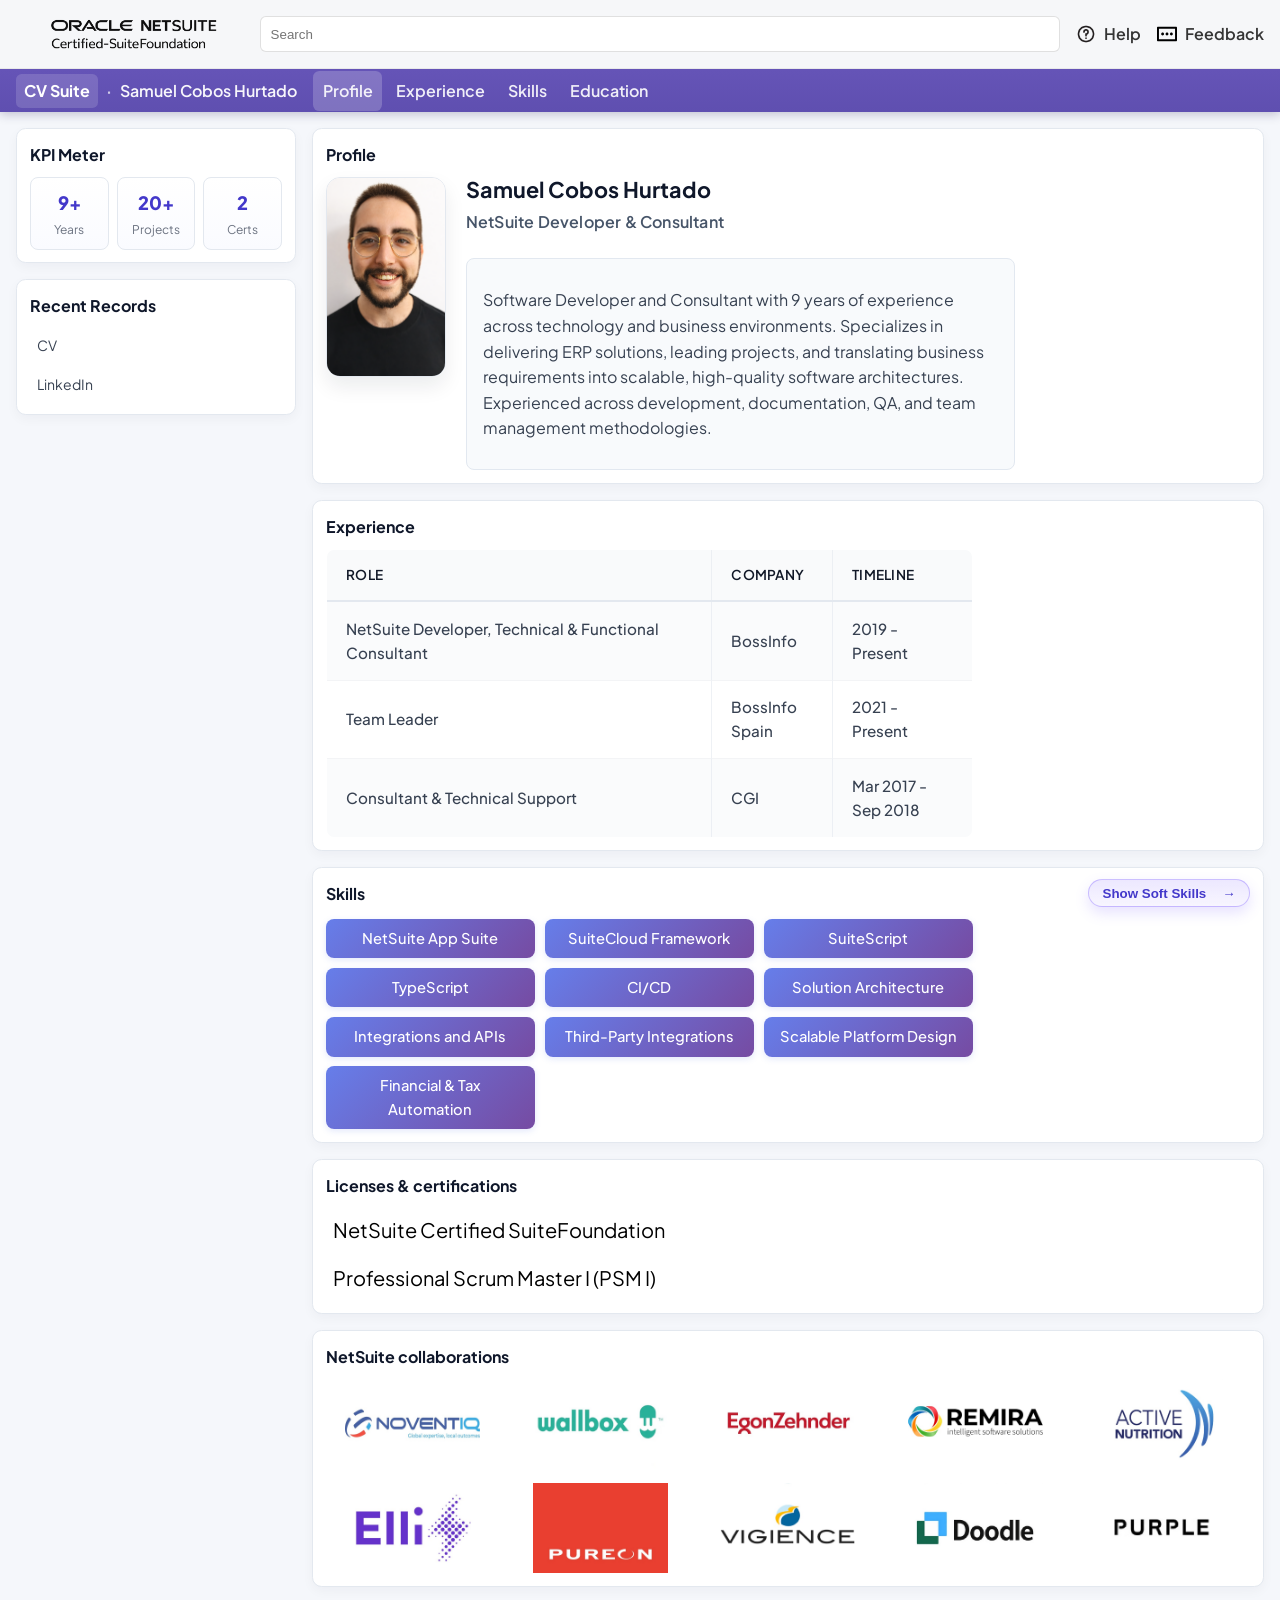
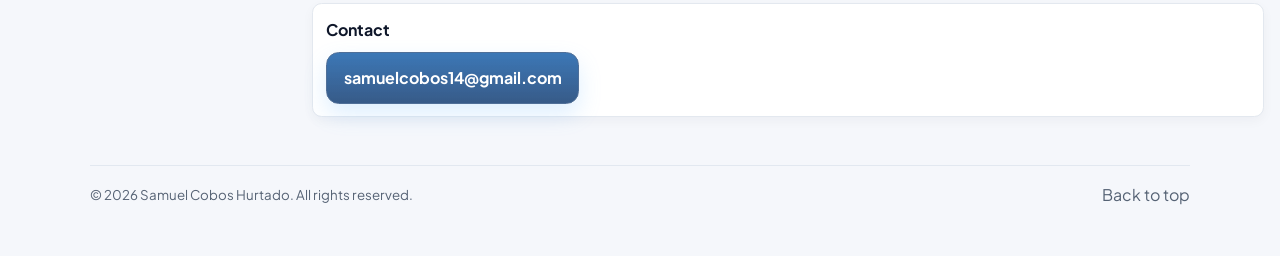
==== commit def61700: "typo fixed" ====
--- a/index.html
+++ b/index.html
@@ -212,7 +212,7 @@
           <section class="clients-grid" aria-label="Clients">
             <img src="images/clients/Noventiq.jpg" alt="Noventiq logo" />
             <img src="images/clients/Wallbox.jpg" alt="Wallbox logo" />
-            <img src="images/clients/Egonzehnder.jpg" alt="Egon Zehnder logo" />
+            <img src="images/clients/EgonZehnder.jpg" alt="Egon Zehnder logo" />
             <img src="images/clients/Remira.jpg" alt="Remira logo" />
             <img src="images/clients/ActiveNutrition.jpg" alt="Active Nutrition logo" />
             <img src="images/clients/Elli.jpg" alt="Elli logo" />
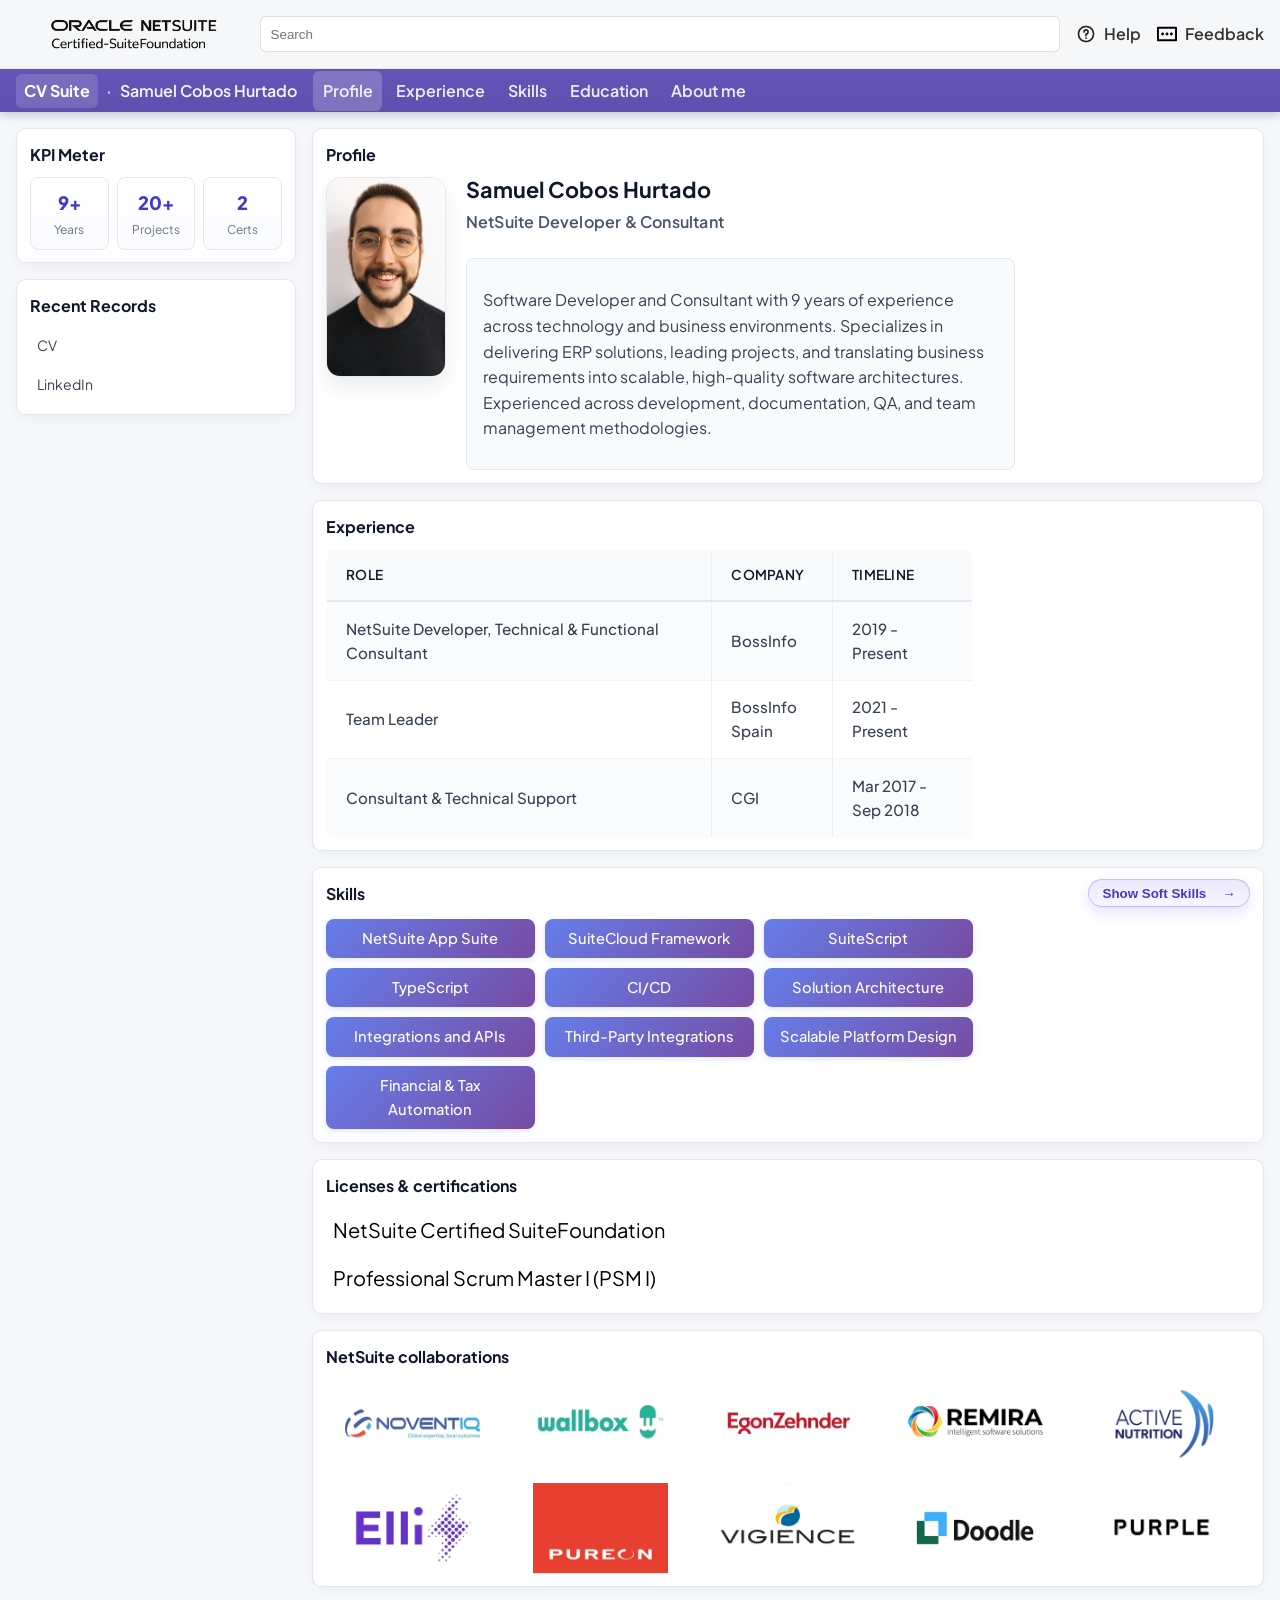
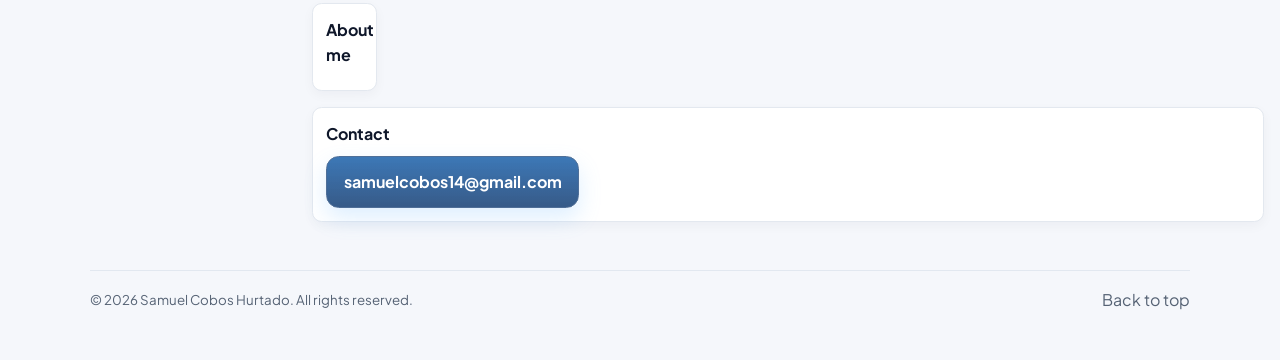
==== commit f7a3bf63: "html format" ====
--- a/index.html
+++ b/index.html
@@ -6,8 +6,7 @@
   <meta name="viewport" content="width=device-width, initial-scale=1" />
   <meta name="color-scheme" content="light dark" />
   <title>SCobos</title>
-  <meta name="description"
-    content="Personal CV website of Samuel Cobos Hurtado." />
+  <meta name="description" content="Personal CV website of Samuel Cobos Hurtado." />
   <link rel="stylesheet" href="./styles.css" />
   <link rel="preload" as="image" href="images/profile.jpg" />
 </head>
@@ -18,7 +17,8 @@
     <div class="ns-banner" role="img" aria-label="Top banner with logos, search and user">
       <div class="ns-banner-inner">
         <div class="banner-images" aria-hidden="false">
-          <img class="banner-img" src="images/sf.png" alt="Brand logo 2" style="width:200px;height:auto;margin-left:20px;" />
+          <img class="banner-img" src="images/sf.png" alt="Brand logo 2"
+            style="width:200px;height:auto;margin-left:20px;" />
         </div>
 
         <div class="banner-divider"></div>
@@ -32,19 +32,22 @@
 
         <div class="banner-user" aria-label="User">
           <!-- simple inline icon; replace with SVG or icon font if preferred -->
-          <img class="banner-icon" src="images/question.png" alt="Help" aria-hidden="true" style="width: 20px; height: 20px;" />
+          <img class="banner-icon" src="images/question.png" alt="Help" aria-hidden="true"
+            style="width: 20px; height: 20px;" />
           <span class="banner-name">Help</span>
         </div>
 
         <div class="banner-user" aria-label="User">
           <!-- simple inline icon; replace with SVG or icon font if preferred -->
-          <img class="banner-icon" src="images/threedots.svg" alt="Help" aria-hidden="true" style="width: 20px; height: 20px;" />
+          <img class="banner-icon" src="images/threedots.svg" alt="Help" aria-hidden="true"
+            style="width: 20px; height: 20px;" />
           <span class="banner-name">Feedback</span>
         </div>
 
         <div class="banner-user" aria-label="User">
           <!-- simple inline icon; replace with SVG or icon font if preferred -->
-          <img class="banner-icon" src="images/people.png" alt="Help" aria-hidden="true" style="width: 30px; height: 30px;" />
+          <img class="banner-icon" src="images/people.png" alt="Help" aria-hidden="true"
+            style="width: 30px; height: 30px;" />
           <span class="banner-name">
             <span class="banner-name-line">Samuel Cobos Hurtado</span>
             <span class="banner-role">Administrator</span>
@@ -63,6 +66,7 @@
         <a href="#experience" class="ns-tab">Experience</a>
         <a href="#skills-toggle-box" class="ns-tab">Skills</a>
         <a href="#education" class="ns-tab">Education</a>
+        <a href="#about-me" class="ns-tab">About me</a>
       </nav>
     </div>
   </header>
@@ -223,6 +227,13 @@
           </section>
         </div>
 
+        <div class="portlet" id="about-me">
+          <div class="portlet-title">About me</div>
+          <div class="muted">
+
+          </div>
+        </div>
+
         <div class="portlet" id="contact">
           <div class="portlet-title">Contact</div>
           <div class="contact-actions">
@@ -256,7 +267,7 @@
     const softList = document.getElementById('skills-soft');
     let showingSoft = false;
     if (toggleBtn && techList && softList) {
-      toggleBtn.addEventListener('click', function() {
+      toggleBtn.addEventListener('click', function () {
         if (!showingSoft) {
           techList.style.opacity = 0;
           setTimeout(() => {
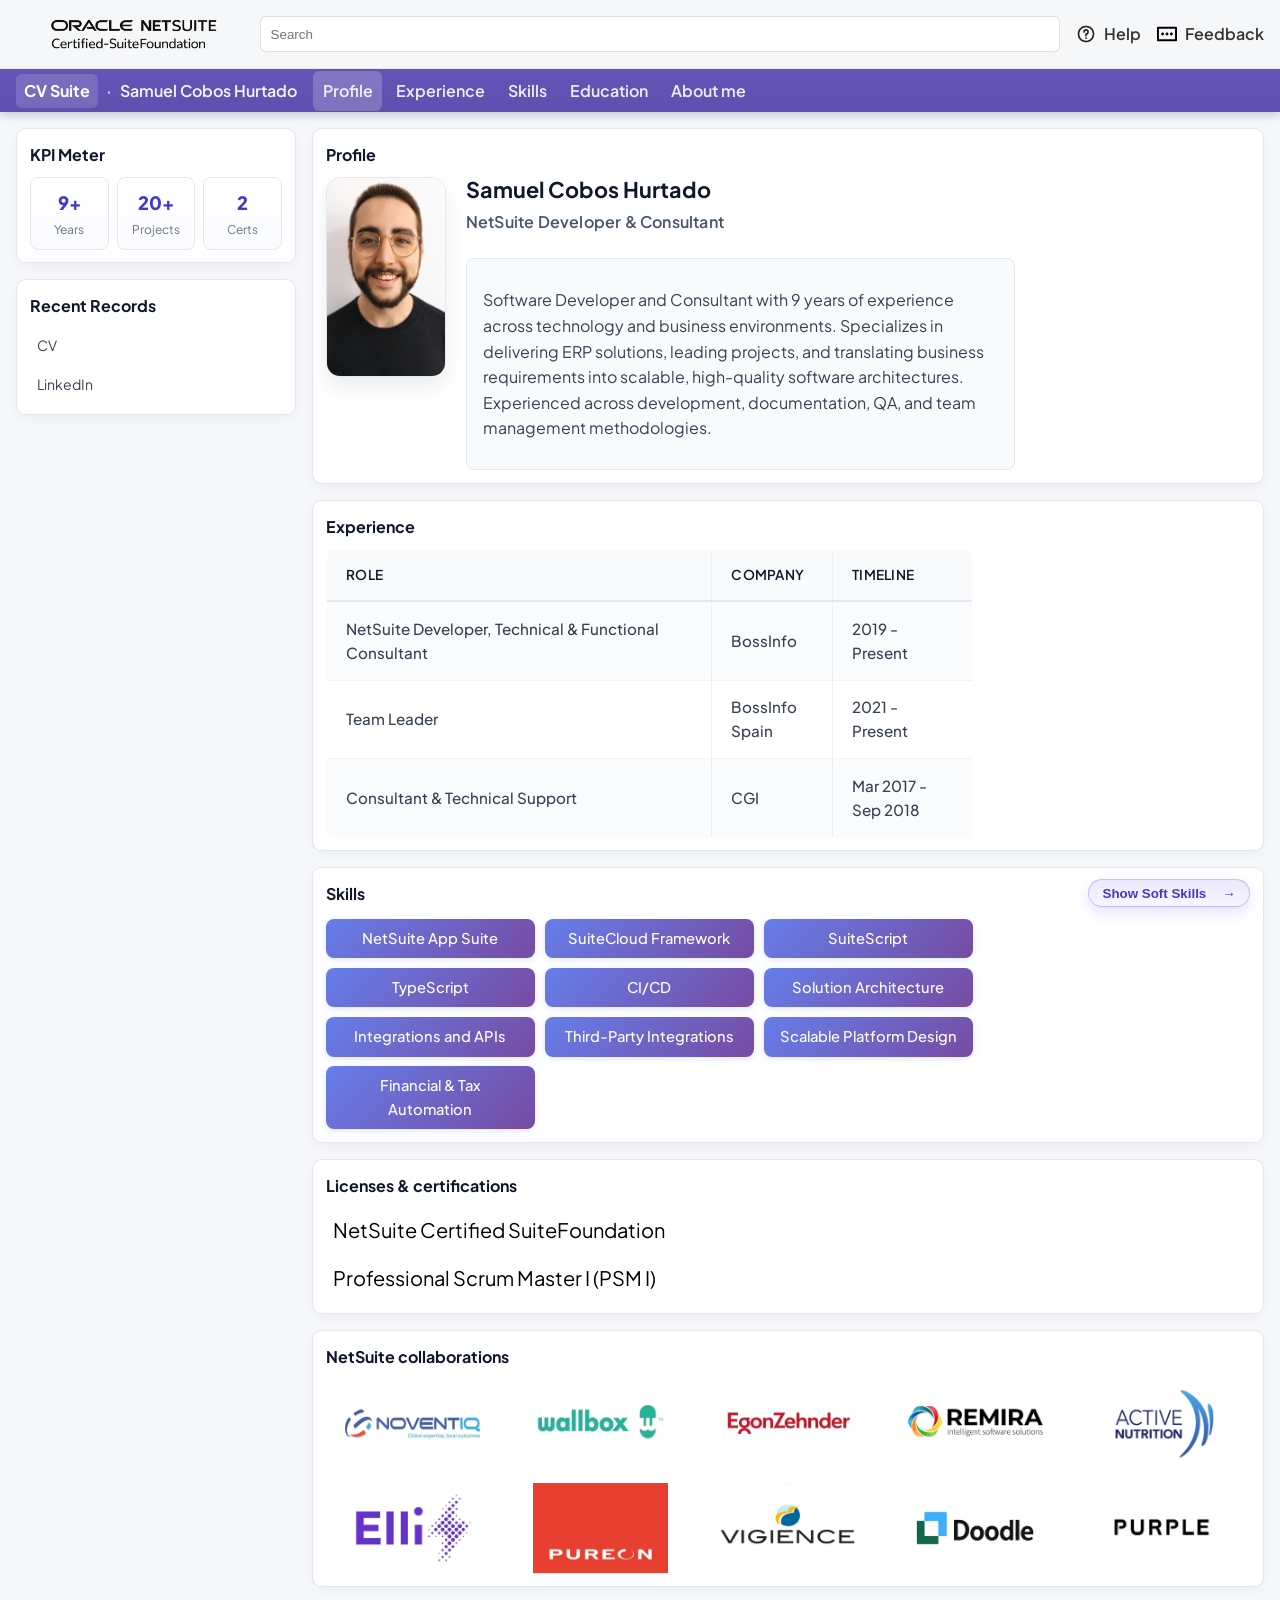
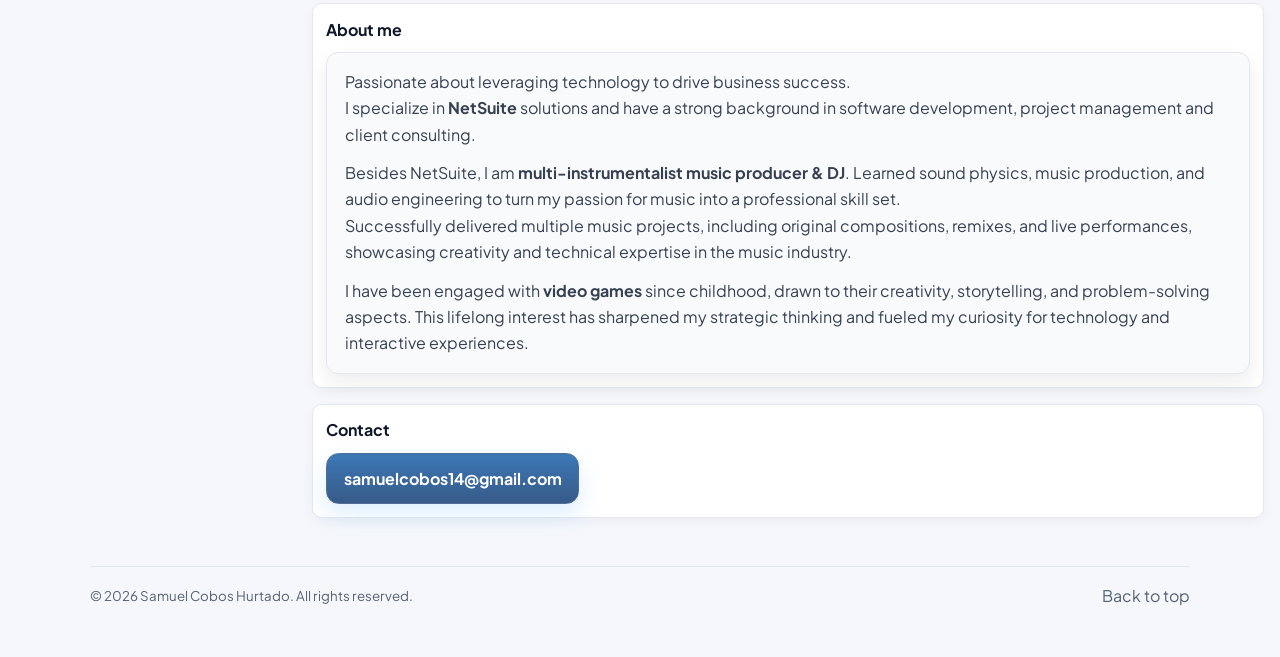
==== commit b2440c6f: "wip" ====
--- a/index.html
+++ b/index.html
@@ -229,8 +229,26 @@
 
         <div class="portlet" id="about-me">
           <div class="portlet-title">About me</div>
-          <div class="muted">
-
+
+          <!-- CHANGED: remove inline "box" styling; CSS now controls sizing/look -->
+          <div class="portlet-body">
+            <div class="about-box">
+              <p>
+                Passionate about leveraging technology to drive business success.<br /> I specialize in <b>NetSuite</b> solutions and
+                have a strong background in software development, project management and client consulting.
+              </p>
+              <p>
+                Besides NetSuite, I am <b> multi-instrumentalist music producer & DJ</b>. Learned sound physics, music
+                production, and audio engineering to turn my passion for music into a professional skill set.
+                <br />Successfully delivered multiple music projects, including original compositions, remixes, and live
+                performances, showcasing creativity and technical expertise in the music industry.
+              </p>
+              <p>
+                I have been engaged with <b>video games</b> since childhood, drawn to their creativity, storytelling, and
+                problem-solving aspects. This lifelong interest has sharpened my strategic thinking and fueled my
+                curiosity for technology and interactive experiences.
+              </p>
+            </div>
           </div>
         </div>
 
--- a/styles.css
+++ b/styles.css
@@ -399,7 +399,7 @@
   .ns-shell{ grid-template-columns: 1fr; }
   .ns-sidebar{ position: static; }
   .ns-grid{ grid-template-columns: 1fr; }
-  #skills, #education{ grid-column: span 1; }
+  #skills-toggle-box, #education{ grid-column: span 1; }
 }
 
 /* Align Skills/Education content edge with the Experience table (70% width) */
@@ -853,11 +853,6 @@
    CLEANUP: Remove unused "clients modal" styles (popup no longer exists)
    ----------------------------------------------------------------------------- */
 
-/* (Delete/disable everything that targets #client-modal) */
-#client-modal,
-#client-modal *{
-  all: unset;
-}
 
 /* -----------------------------------------------------------------------------
    Clients grid (index.html): simple image-only layout
@@ -910,3 +905,160 @@
 .ns-main{
   scroll-padding-top: var(--anchor-offset);
 }
+
+/* About me: make the summary-box visibly "boxed" inside a white portlet */
+#about-me .summary-box{
+  width: 100%;
+  max-width: 160ch;
+
+  background: #f8fafc;                 /* light gray so it contrasts with white portlet */
+  border: 1px solid var(--ns-border);  /* NS border token */
+  border-radius: 12px;
+  padding: 1rem 1.1rem;
+
+  /* slightly stronger than before so you can actually see it */
+  box-shadow: 0 8px 20px rgba(15,23,42,.08);
+}
+
+/* Hard override: About-me summary box must never collapse */
+#about-me .portlet-body{
+  width: 100%;
+  min-width: 0;  /* important inside CSS grid */
+}
+
+#about-me .summary-box{
+  display: block !important;
+  width: 100% !important;
+  min-width: 0 !important;
+  max-width: none !important;
+
+  /* keep the "box" look */
+  background: #f8fafc;
+  border: 1px solid var(--ns-border);
+  border-radius: 12px;
+  padding: 1rem 1.1rem;
+  box-shadow: 0 8px 20px rgba(15,23,42,.08);
+}
+
+@media (max-width: 1080px){
+  .ns-shell{ grid-template-columns: 1fr; }
+  .ns-sidebar{ position: static; }
+  .ns-grid{ grid-template-columns: 1fr; }
+
+  /* every portlet full width */
+  .ns-grid > .portlet{
+    grid-column: 1 / -1 !important;
+    width: 100%;
+    justify-self: stretch;
+  }
+
+  /* Skills inner alignment: full width on small screens */
+  #skills-toggle-box .skills-switcher{ width: 100% !important; }
+}
+
+@media (max-width: 720px){
+  /* Hide the big banner on phones (you already wanted this) */
+  .ns-banner{ display: none !important; }
+
+  /* Make topbar nav wrap nicely */
+  .ns-topbar-inner{ grid-template-columns: 1fr; gap: .5rem; }
+  .ns-nav{ flex-wrap: wrap; }
+  .ns-tab{ padding: .4rem .5rem; }
+
+  /* Profile stacks */
+  .profile-wrap{ grid-template-columns: 1fr; }
+  .ns-profile .avatar{ margin-inline: auto; }
+  .ns-profile .profile-copy{ text-align: center; }
+
+  /* Summary boxes should be full width on mobile */
+  .summary-box,
+  .ns-profile .summary-box,
+  #about-me .summary-box{
+    width: 100% !important;
+    max-width: none !important;
+  }
+
+  /* Education: links should not be "pill sized", make them readable rows */
+  #education .ns-list a.badge{
+    display: block;
+    width: 100%;
+    white-space: normal;
+    text-align: left;
+  }
+
+  /* Clients grid: 2 columns on phones */
+  #clients .clients-grid{
+    grid-template-columns: repeat(2, minmax(0, 1fr));
+    gap: .75rem;
+  }
+  #clients .clients-grid > img{
+    max-width: 160px;
+    height: 80px;
+  }
+}
+
+    #about-me{
+      width: 100%;
+      min-width: 0;
+      box-sizing: border-box;
+    }
+
+    /* Comfortable padding + typography */
+    #about-me .portlet-body{
+      width: 100%;
+      min-width: 0;
+      box-sizing: border-box;
+      padding: 0; /* keep portlet's internal spacing consistent; we style an inner box */
+    }
+
+    /* Dedicated "about" container (your visible box) */
+    #about-me .about-box{
+      width: 100%;
+      min-width: 0;
+      box-sizing: border-box;
+
+      background: #f8fafc;
+      border: 1px solid #e3e8ef;
+      border-radius: 12px;
+      padding: 16px 18px;
+
+      box-shadow: 0 8px 20px rgba(15, 23, 42, 0.08);
+    }
+
+    /* Paragraph spacing inside About-me */
+    #about-me .about-box p{
+      margin: 0;
+      color: #374151;
+      line-height: 1.65;
+    }
+    #about-me .about-box p + p{
+      margin-top: 12px;
+    }
+
+    /* Mobile: keep it full width and slightly tighter padding */
+    @media (max-width: 720px){
+      #about-me .about-box{
+        padding: 14px 14px;
+      }
+    }
+
+    #about-me{
+  grid-column: 1 / -1 !important; /* span all columns */
+  width: 100% !important;
+  max-width: none !important;
+  justify-self: stretch !important;
+  align-self: stretch;
+  min-width: 0; /* important inside grid/flex */
+}
+
+/* Ensure all direct children inside the about-me portlet can expand */
+#about-me > *{
+  min-width: 0;
+}
+
+/* Ensure your inline wrapper divs don't end up shrink-to-fit */
+#about-me > div{
+  width: 100% !important;
+  max-width: none !important;
+}
+
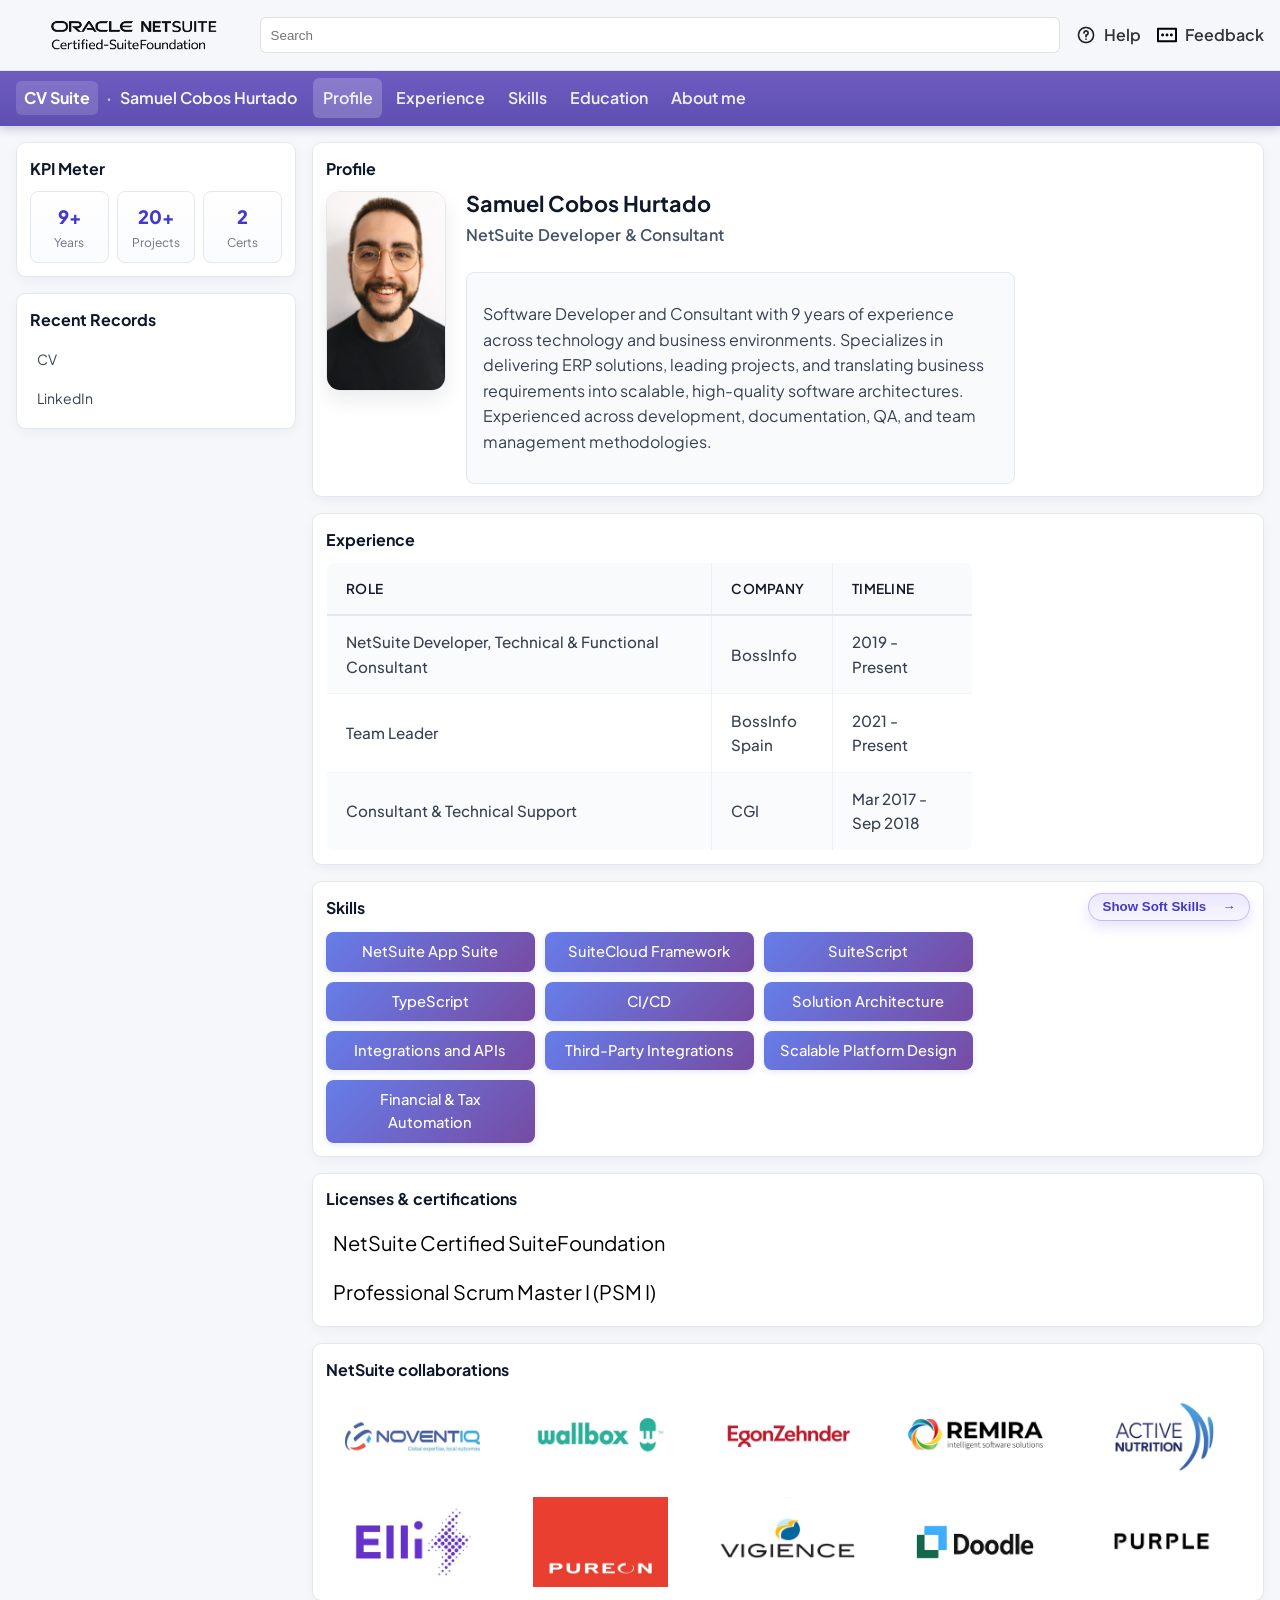
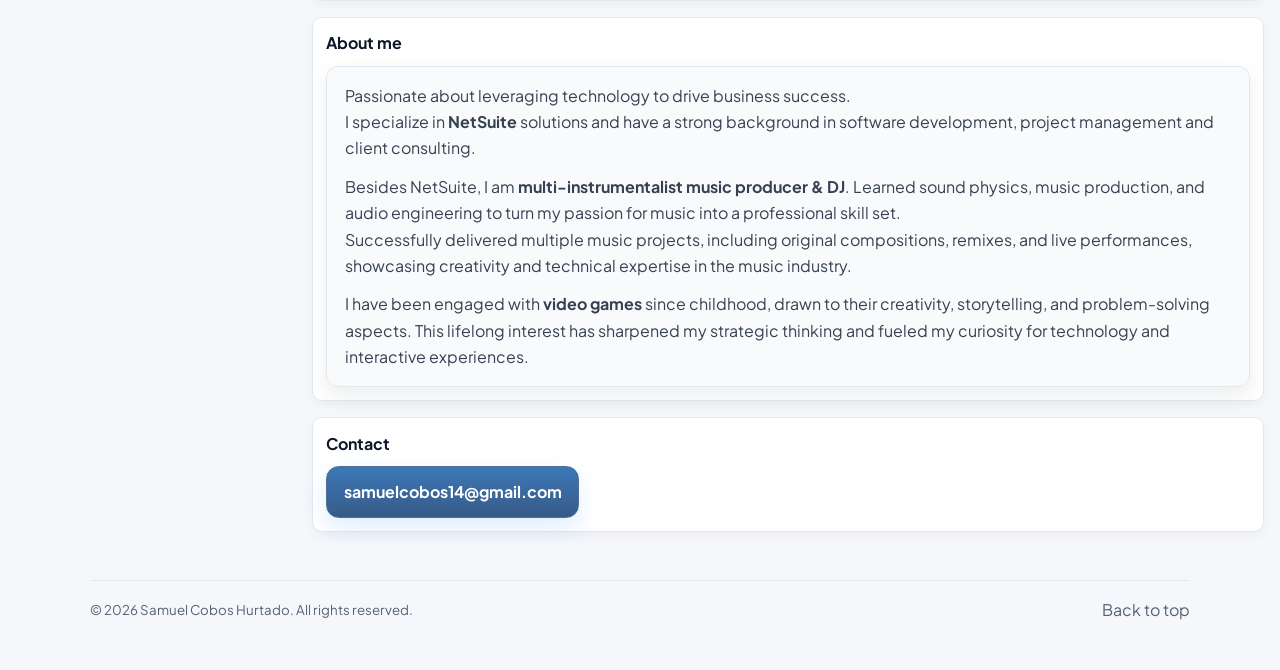
==== commit a913fea9: "favicon added" ====
--- a/index.html
+++ b/index.html
@@ -6,9 +6,11 @@
   <meta name="viewport" content="width=device-width, initial-scale=1" />
   <meta name="color-scheme" content="light dark" />
   <title>SCobos</title>
+  <link rel="icon" type="image/png" href="images/star.png" />
   <meta name="description" content="Personal CV website of Samuel Cobos Hurtado." />
   <link rel="stylesheet" href="./styles.css" />
   <link rel="preload" as="image" href="images/profile.jpg" />
+  <meta property="og:image" content="images/bossinfo.jpg" />
 </head>
 
 <body class="ns-layout">
--- a/styles.css
+++ b/styles.css
@@ -1062,3 +1062,129 @@
   max-width: none !important;
 }
 
+/* ============================================================================
+   FIXED banner + fixed topbar (always visible)
+   Put at the VERY END of styles.css so it wins.
+   ============================================================================ */
+
+:root{
+  /* Adjust if your topbar height is different (48/56/64px are common) */
+  --ns-topbar-h: 48px;
+  --ns-banner-h: 56px;
+}
+
+/* Make the whole header fixed instead of sticky */
+.ns-topbar{
+  position: fixed;
+  top: 0;
+  left: 0;
+  right: 0;
+  z-index: 1000;
+  background: var(--ns-bg);
+}
+
+/* Banner fixed directly under the topbar */
+.ns-banner{
+  position: fixed;
+  top: var(--ns-topbar-h);
+  left: 0;
+  right: 0;
+  z-index: 999;
+  background: var(--ns-bg);
+  border-bottom: 1px solid var(--ns-border);
+
+  display: block !important; /* overrides any mobile hide rules */
+}
+
+/* Reserve space so content doesn't slide underneath fixed header+banner */
+body.ns-layout{
+  padding-top: calc(var(--ns-topbar-h) + var(--ns-banner-h));
+}
+
+/* Measure the real heights so the offsets are correct */
+.ns-topbar-inner{ min-height: var(--ns-topbar-h); }
+.ns-banner-inner{ min-height: var(--ns-banner-h); }
+
+/* Mobile: keep visible and allow wrapping */
+@media (max-width: 720px){
+  .ns-banner{ display: block !important; }
+  .ns-banner-inner{
+    min-height: var(--ns-banner-h);
+    padding: .5rem .75rem;
+  }
+}
+
+/* ============================================================================
+   FIX: keep the purple topbar look, and place banner below it
+   (Your last override replaced the topbar gradient with a flat ns-bg color)
+   Put this AFTER your "FIXED banner + fixed topbar" block (very end).
+   ============================================================================ */
+
+/* Restore topbar purple gradient + ensure it sits above banner */
+.ns-topbar{
+  background: linear-gradient(180deg, var(--ns-topbar), var(--ns-topbar-600)) !important;
+  color: #fff;
+  z-index: 1000;
+}
+
+/* Ensure topbar height variable matches your real topbar.
+   Your topbar-inner padding is tiny, so 48px is usually fine. If not, set to 56px. */
+:root{
+  --ns-topbar-h: 48px; /* change to 56px if the banner still overlaps */
+}
+
+/* Explicitly push banner under the topbar */
+.ns-banner{
+  top: var(--ns-topbar-h) !important;
+  z-index: 900; /* below topbar */
+}
+
+/* Make sure the page offset matches the fixed header stack */
+body.ns-layout{
+  padding-top: calc(var(--ns-topbar-h) + var(--ns-banner-h)) !important;
+}
+
+:root{
+  --ns-banner-h: 70px; /* adjust if needed */
+  --ns-topbar-h: 56px; /* adjust if needed */
+}
+
+/* 1) Search banner at the very top */
+.ns-banner{
+  position: fixed;
+  top: 0 !important;
+  left: 0;
+  right: 0;
+  z-index: 1000;
+  display: block !important;
+}
+
+/* 2) CV Suite topbar beneath the banner */
+.ns-topbar{
+  position: fixed;
+  top: var(--ns-banner-h) !important;
+  left: 0;
+  right: 0;
+  z-index: 900;
+
+  /* keep purple */
+  background: linear-gradient(180deg, var(--ns-topbar), var(--ns-topbar-600)) !important;
+  color: #fff;
+}
+
+/* Reserve space for BOTH fixed bars */
+body.ns-layout{
+  padding-top: calc(var(--ns-banner-h) + var(--ns-topbar-h)) !important;
+}
+
+@media (max-width: 720px){
+  .ns-banner,
+  .ns-topbar{
+    display: none !important;
+  }
+
+  /* Remove the reserved space when headers are hidden */
+  body.ns-layout{
+    padding-top: 0 !important;
+  }
+}
